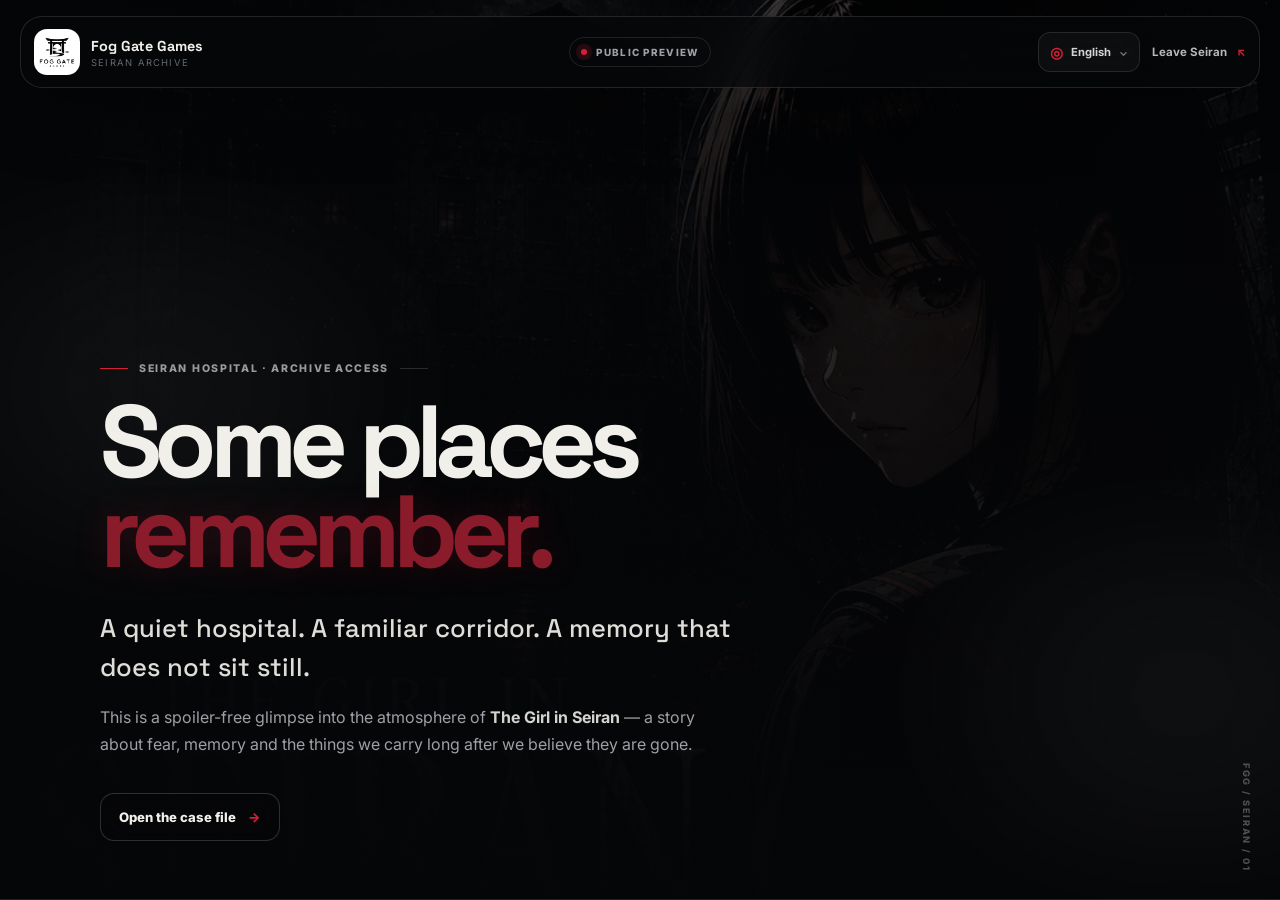
==== seiran.html @ 37ba4e30 "Polish website symmetry and visual hierarchy" ====
<!doctype html>
<html lang="en">
<head>
  <meta charset="utf-8" />
  <meta name="viewport" content="width=device-width, initial-scale=1" />
  <meta name="theme-color" content="#050608" />
  <meta name="description" content="Enter the world of The Girl in Seiran — an atmospheric preview from Fog Gate Games." />
  <title>Enter Seiran | Fog Gate Games</title>
  <link rel="icon" href="assets/fog-gate-games-logo.png" />
  <link rel="preconnect" href="https://fonts.googleapis.com" />
  <link rel="preconnect" href="https://fonts.gstatic.com" crossorigin />
  <link href="https://fonts.googleapis.com/css2?family=Inter:wght@400;500;600;700&family=Noto+Sans+JP:wght@400;500;600;700&family=Space+Grotesk:wght@500;600;700&display=swap" rel="stylesheet" />
  <link rel="stylesheet" href="seiran.css" />
  <link rel="stylesheet" href="refinement.css" />
</head>
<body class="seiran-landing">
  <div class="fog fog-a" aria-hidden="true"></div>
  <div class="fog fog-b" aria-hidden="true"></div>
  <div class="noise" aria-hidden="true"></div>
  <header class="archive-header">
    <a class="archive-brand" href="index.html"><img src="assets/fog-gate-games-logo.png" alt="Fog Gate Games logo" /><span><strong>Fog Gate Games</strong><small>Seiran Archive</small></span></a>
    <div class="archive-status"><i></i><span>Public preview</span></div>
    <div class="archive-actions">
      <div class="language-switcher">
        <button class="language-current" type="button" aria-label="Change language"><span class="language-globe">◎</span><span class="language-current-label">English</span><span class="language-chevron">⌄</span></button>
        <div class="language-menu" role="menu">
          <button type="button" data-lang="en">English</button>
          <button type="button" data-lang="pt">Portuguese</button>
          <button type="button" data-lang="es">Spanish</button>
          <button type="button" data-lang="ja">Japanese</button>
        </div>
      </div>
      <a class="exit-link" href="index.html#games">Leave Seiran <span>↖</span></a>
    </div>
  </header>

  <main>
    <section class="seiran-hero">
      <div class="hero-image" aria-hidden="true"><img src="assets/the-girl-in-seiran-cover.png" alt="" /></div>
      <div class="hero-vignette" aria-hidden="true"></div>
      <div class="hero-content">
        <p class="system-line">SEIRAN HOSPITAL · ARCHIVE ACCESS</p>
        <h1>Some places<br /><span>remember.</span></h1>
        <p class="hero-lead">A quiet hospital. A familiar corridor. A memory that does not sit still.</p>
        <p class="hero-copy">This is a spoiler-free glimpse into the atmosphere of <strong>The Girl in Seiran</strong> — a story about fear, memory and the things we carry long after we believe they are gone.</p>
        <a class="open-file" href="#" data-open-dossier>Open the case file <span>→</span></a>
      </div>
      <div class="hero-code" aria-hidden="true">FGG / SEIRAN / 01</div>
    </section>

    <div class="dossier-experience" aria-hidden="true">
      <div class="dossier-stage">
        <button class="dossier-close" type="button" aria-label="Close case file">Close file ×</button>
        <div class="evidence-table" data-label="CASE FILE / SEIRAN" aria-hidden="true"></div>
        <div class="case-envelope" aria-hidden="true">
          <div class="envelope-back"></div>
          <div class="envelope-label"><span>SEIRAN HOSPITAL</span><strong>CASE FILE 01</strong><small>PUBLIC ARCHIVE // NO SPOILERS</small></div>
          <div class="envelope-tab">CONFIDENTIAL</div>
          <div class="envelope-flap"></div>
        </div>

        <div class="case-pages" role="dialog" aria-modal="true" aria-label="Seiran case file">
          <article class="case-page active" data-page="0">
            <div class="paper-meta"><span>DOCUMENT 01 / LOCATION</span><span>FGG-SEIRAN-01</span></div>
            <div class="paper-stamp">PUBLIC<br />ARCHIVE</div>
            <p class="paper-kicker">SEIRAN HOSPITAL // LOCATION FILE</p>
            <h2>Some buildings keep more than records.</h2>
            <p class="paper-lead">Seiran Hospital is presented as a place of order: bright corridors, clinical routines and rooms designed to feel safe.</p>
            <p>But familiarity can become uncomfortable when the smallest details stop matching what you remember. In <strong>The Girl in Seiran</strong>, the hospital is not simply a backdrop. Its spaces, documents, silence and repetition quietly participate in the story.</p>
            <div class="paper-note"><span>OBSERVATION</span><p>Look closely. The environment often speaks before anyone does.</p></div>
          </article>

          <article class="case-page" data-page="1">
            <div class="paper-meta"><span>DOCUMENT 02 / SUBJECT</span><span>FGG-SEIRAN-02</span></div>
            <div class="paper-stamp">SUBJECT<br />AOI</div>
            <p class="paper-kicker">SUBJECT FILE // AOI</p>
            <h2>A girl carrying questions she cannot ignore.</h2>
            <p class="paper-lead">Aoi stands at the center of the journey, but understanding her is not a matter of reading a simple profile.</p>
            <p>Her experience is shaped by uncertainty, emotion and fragments that refuse to arrange themselves neatly. The player follows what she notices, what she fears and what she is willing to face — without being told which memory deserves to be trusted.</p>
            <div class="paper-note"><span>STATUS</span><p>Personal history partially withheld. Further information remains inside the game.</p></div>
          </article>

          <article class="case-page" data-page="2">
            <div class="paper-meta"><span>DOCUMENT 03 / THEME</span><span>FGG-SEIRAN-03</span></div>
            <div class="paper-stamp">MEMORY<br />UNSTABLE</div>
            <p class="paper-kicker">THEMATIC FILE // MEMORY</p>
            <h2>Memory is evidence. Memory is also unreliable.</h2>
            <p class="paper-lead">The past does not arrive in Seiran as a clean timeline. It surfaces in pieces — sometimes protective, sometimes painful, sometimes incomplete.</p>
            <p>The game uses memory as part of its psychological tension: not as a puzzle to solve instantly, but as something that changes the emotional meaning of a place as the player moves through it.</p>
            <div class="paper-note"><span>WARNING</span><p>Some answers change the question instead of closing the case.</p></div>
          </article>

          <div class="case-controls">
            <button class="case-prev" type="button">← Previous file</button>
            <div class="case-progress"><span class="active"></span><span></span><span></span></div>
            <button class="case-next" type="button">Next file →</button>
          </div>
        </div>
      </div>
    </div>

  </main>

  <div class="entry-curtain" aria-hidden="true"><div class="curtain-mark"><span>FOG GATE GAMES</span><strong>ENTERING SEIRAN</strong></div></div>
  <script src="i18n-ja.js"></script>
  <script src="i18n.js"></script>
  <script src="seiran.js"></script>
</body>
</html>
---- seiran.css ----
:root{--bg:#050608;--panel:#0c0e12;--text:#f1efe9;--muted:#9da0a6;--line:rgba(255,255,255,.11);--red:#d51f37;--red-soft:rgba(213,31,55,.16);--max:1180px;--shadow:0 35px 120px rgba(0,0,0,.55)}
*{box-sizing:border-box}html{scroll-behavior:smooth}body{margin:0;min-height:100vh;overflow-x:hidden;background:var(--bg);color:var(--text);font-family:Inter,system-ui,sans-serif;-webkit-font-smoothing:antialiased}body.locked{overflow:hidden}
a{color:inherit;text-decoration:none}img{display:block;max-width:100%}.section-shell{width:min(calc(100% - 48px),var(--max));margin:0 auto}.eyebrow{margin:0 0 16px;color:#c8c9cc;font-size:.68rem;font-weight:800;letter-spacing:.22em;text-transform:uppercase}
.noise{position:fixed;inset:0;z-index:20;pointer-events:none;opacity:.04;background-image:repeating-linear-gradient(0deg,rgba(255,255,255,.12) 0 1px,transparent 1px 3px);mix-blend-mode:soft-light}.fog{position:fixed;z-index:4;pointer-events:none;width:75vw;height:38vh;border-radius:50%;filter:blur(70px);opacity:.13;background:radial-gradient(circle,rgba(255,255,255,.42),transparent 64%)}.fog-a{left:-25vw;top:24vh;animation:fogMove 18s ease-in-out infinite alternate}.fog-b{right:-30vw;top:58vh;animation:fogMove2 22s ease-in-out infinite alternate}@keyframes fogMove{to{transform:translate(22vw,8vh) scale(1.15)}}@keyframes fogMove2{to{transform:translate(-20vw,-8vh) scale(.9)}}
.archive-header{position:fixed;z-index:50;top:16px;left:50%;transform:translateX(-50%);width:min(calc(100% - 32px),1240px);min-height:72px;padding:10px 13px;display:grid;grid-template-columns:1fr auto 1fr;align-items:center;gap:18px;border:1px solid rgba(255,255,255,.12);border-radius:22px;background:rgba(6,7,9,.72);backdrop-filter:blur(24px) saturate(125%);box-shadow:0 18px 70px rgba(0,0,0,.34)}
.archive-brand{display:flex;align-items:center;gap:11px;width:max-content}.archive-brand img{width:46px;height:46px;object-fit:cover;border-radius:13px;filter:grayscale(1) contrast(1.08)}.archive-brand span{display:grid;gap:2px}.archive-brand strong{font:700 .9rem "Space Grotesk",sans-serif}.archive-brand small{color:#666a71;font-size:.59rem;letter-spacing:.13em;text-transform:uppercase}.archive-status{display:flex;align-items:center;gap:9px;padding:8px 11px;border:1px solid var(--line);border-radius:999px;color:#9da0a6;font-size:.62rem;font-weight:800;letter-spacing:.13em;text-transform:uppercase}.archive-status i{width:6px;height:6px;border-radius:50%;background:var(--red);box-shadow:0 0 0 5px var(--red-soft)}.exit-link{justify-self:end;color:#b7b8bc;font-size:.72rem;font-weight:700}.exit-link span{margin-left:7px;color:var(--red)}
.seiran-hero{position:relative;min-height:100vh;display:flex;align-items:flex-end;overflow:hidden;border-bottom:1px solid var(--line)}.hero-image{position:absolute;inset:0}.hero-image img{width:100%;height:100%;object-fit:cover;object-position:center 24%;filter:saturate(.7) contrast(1.12) brightness(.58);transform:scale(1.03)}.hero-vignette{position:absolute;inset:0;background:linear-gradient(90deg,rgba(5,6,8,.97) 0%,rgba(5,6,8,.82) 43%,rgba(5,6,8,.36) 70%,rgba(5,6,8,.72) 100%),linear-gradient(180deg,rgba(5,6,8,.2),rgba(5,6,8,.96) 92%)}
.hero-content{position:relative;z-index:8;width:min(calc(100% - 48px),1180px);margin:0 auto;padding:160px 0 94px}.system-line{margin:0 0 22px;color:#999ba0;font-size:.66rem;font-weight:800;letter-spacing:.2em}.hero-content h1{margin:0;max-width:900px;font:700 clamp(5rem,10vw,10rem)/.82 "Space Grotesk",sans-serif;letter-spacing:-.075em}.hero-content h1 span{color:#8a1b2b;text-shadow:0 0 34px rgba(213,31,55,.18)}.hero-lead{max-width:760px;margin:32px 0 0;color:#deddd8;font:500 clamp(1.2rem,2vw,1.7rem)/1.5 "Space Grotesk",sans-serif}.hero-copy{max-width:660px;margin:18px 0 0;color:#9ea0a6;line-height:1.8}.hero-copy strong{color:#d5d4cf}.open-file{display:inline-flex;align-items:center;gap:12px;margin-top:34px;padding:15px 18px;border:1px solid rgba(255,255,255,.17);border-radius:14px;background:rgba(8,9,11,.42);backdrop-filter:blur(12px);font-size:.82rem;font-weight:800;transition:.22s ease}.open-file:hover{transform:translateY(-2px);background:rgba(255,255,255,.07);border-color:rgba(255,255,255,.28)}.open-file span{color:var(--red)}.hero-code{position:absolute;z-index:8;right:28px;bottom:28px;writing-mode:vertical-rl;color:rgba(255,255,255,.28);font-size:.58rem;font-weight:800;letter-spacing:.18em}
.case-file{padding:132px 0}.case-heading{display:grid;grid-template-columns:.32fr 1fr;gap:48px;align-items:start;margin-bottom:68px}.case-heading h2{margin:0;max-width:820px;font:700 clamp(3rem,5.6vw,5.8rem)/.94 "Space Grotesk",sans-serif;letter-spacing:-.06em}.case-heading>div:last-child p{max-width:650px;margin:24px 0 0;color:var(--muted);line-height:1.78}.red-line{display:block;width:58px;height:1px;background:linear-gradient(90deg,var(--red),transparent)}
.archive-grid{display:grid;grid-template-columns:repeat(3,1fr);gap:14px}.archive-card{position:relative;min-height:390px;padding:30px;display:flex;flex-direction:column;overflow:hidden;border:1px solid var(--line);border-radius:24px;background:linear-gradient(150deg,rgba(255,255,255,.035),rgba(255,255,255,.012));box-shadow:0 22px 70px rgba(0,0,0,.2);transition:.25s ease}.archive-card::after{content:"";position:absolute;right:-70px;bottom:-80px;width:190px;height:190px;border-radius:50%;background:radial-gradient(circle,var(--red-soft),transparent 68%)}.archive-card:hover{transform:translateY(-5px);border-color:rgba(255,255,255,.2);background:rgba(255,255,255,.032)}.card-label{display:flex;justify-content:space-between;gap:16px;color:#6f7278;font-size:.62rem;letter-spacing:.15em}.card-label b{font-weight:800}.archive-card h3{margin:72px 0 0;font:600 clamp(1.8rem,3vw,2.6rem) "Space Grotesk",sans-serif;letter-spacing:-.045em}.archive-card p{margin:16px 0 0;color:var(--muted);line-height:1.75}.card-signal{margin-top:auto;padding-top:28px;color:#777a80;font-size:.58rem;font-weight:800;letter-spacing:.12em}.card-signal i{display:inline-block;width:6px;height:6px;margin-right:8px;border-radius:50%;background:var(--red)}
.threshold{padding:20px 0 132px}.threshold-panel{position:relative;min-height:540px;padding:clamp(38px,7vw,88px);display:flex;flex-direction:column;justify-content:flex-end;overflow:hidden;border:1px solid var(--line);border-radius:30px;background:radial-gradient(circle at 78% 20%,rgba(213,31,55,.17),transparent 28%),linear-gradient(145deg,#111319,#090b0f);box-shadow:var(--shadow)}.threshold-panel::before{content:"SEIRAN";position:absolute;right:-35px;top:-80px;color:rgba(255,255,255,.018);font:700 13rem "Space Grotesk",sans-serif;letter-spacing:-.08em}.threshold-panel blockquote{position:relative;z-index:1;max-width:850px;margin:0;font:600 clamp(2.6rem,5.2vw,5.4rem)/1.02 "Space Grotesk",sans-serif;letter-spacing:-.055em}.threshold-copy{position:relative;z-index:1;max-width:690px;margin:28px 0 0;color:var(--muted);line-height:1.8}.threshold-details{position:relative;z-index:1;display:flex;flex-wrap:wrap;gap:9px;margin-top:30px}.threshold-details span{padding:8px 11px;border:1px solid var(--line);border-radius:999px;color:#b4b6ba;font-size:.68rem}
.final-door{border-top:1px solid var(--line);background:linear-gradient(180deg,rgba(255,255,255,.012),transparent)}.final-door-inner{min-height:520px;padding:100px 0;display:flex;align-items:flex-end;justify-content:space-between;gap:60px}.final-door h2{margin:0;max-width:780px;font:700 clamp(3rem,5.5vw,5.8rem)/.94 "Space Grotesk",sans-serif;letter-spacing:-.06em}.final-door p:last-child{max-width:650px;color:var(--muted);line-height:1.75}.final-actions{display:grid;gap:10px;min-width:280px}.primary-action,.quiet-action{display:flex;align-items:center;justify-content:space-between;gap:12px;padding:15px 17px;border-radius:14px;font-size:.78rem;font-weight:800}.primary-action{background:#f0eee8;color:#090a0c}.primary-action span{color:var(--red)}.quiet-action{border:1px solid var(--line);color:#b7b9bd}.archive-footer{min-height:110px;display:flex;align-items:center;justify-content:space-between;gap:24px;border-top:1px solid var(--line);color:#5f6268;font-size:.56rem;font-weight:800;letter-spacing:.14em}
.entry-curtain{position:fixed;inset:0;z-index:1000;display:grid;place-items:center;background:#050608;transform:translateY(0);transition:transform 1.1s cubic-bezier(.76,0,.24,1);pointer-events:none}.entry-curtain.open{transform:translateY(-100%)}.curtain-mark{display:grid;gap:10px;text-align:center}.curtain-mark span{color:#72757b;font-size:.6rem;font-weight:800;letter-spacing:.22em}.curtain-mark strong{font:700 clamp(2rem,6vw,4.6rem) "Space Grotesk",sans-serif;letter-spacing:-.05em}.curtain-mark strong::after{content:"";display:block;width:0;height:1px;margin:18px auto 0;background:var(--red);animation:loadLine 1s ease forwards}@keyframes loadLine{to{width:120px}}
.reveal{opacity:0;transform:translateY(24px);transition:opacity .85s ease,transform .85s cubic-bezier(.2,.7,.2,1)}.reveal.visible{opacity:1;transform:none}
@media(max-width:900px){.archive-header{grid-template-columns:1fr auto}.archive-status{display:none}.hero-content h1{font-size:clamp(4.2rem,14vw,7rem)}.case-heading{grid-template-columns:1fr;gap:16px}.archive-grid{grid-template-columns:1fr}.archive-card{min-height:310px}.archive-card h3{margin-top:46px}.final-door-inner{align-items:flex-start;flex-direction:column}.final-actions{width:100%;min-width:0}.archive-footer{flex-wrap:wrap;padding:28px 0}}
@media(max-width:600px){.section-shell{width:min(calc(100% - 24px),var(--max))}.archive-header{top:9px;width:calc(100% - 18px);min-height:62px;padding:8px 9px;border-radius:17px}.archive-brand img{width:42px;height:42px}.archive-brand small{display:none}.exit-link{font-size:.65rem}.hero-content{width:calc(100% - 24px);padding-top:130px;padding-bottom:70px}.hero-content h1{font-size:clamp(3.7rem,18vw,5.8rem)}.hero-lead{font-size:1.08rem}.hero-code{display:none}.case-file{padding:90px 0}.archive-card{padding:24px}.threshold{padding-bottom:90px}.threshold-panel{min-height:500px;padding:30px 24px}.threshold-panel::before{font-size:8rem}.final-door-inner{min-height:460px;padding:80px 0}.archive-footer{font-size:.5rem}.fog{opacity:.08}}
@media(prefers-reduced-motion:reduce){html{scroll-behavior:auto}*,*::before,*::after{animation:none!important;transition:none!important}.reveal{opacity:1;transform:none}.entry-curtain{display:none}}

.dossier-experience{position:fixed;inset:0;z-index:900;display:none;background:#11100e;color:#17130f;overflow:hidden}.dossier-experience.open{display:block}.dossier-stage{position:relative;width:100%;height:100%;display:grid;place-items:center;perspective:1800px;overflow:hidden;background:radial-gradient(circle at 50% 45%,rgba(255,244,219,.06),transparent 32%),linear-gradient(135deg,#17130f,#0b0b0a 58%,#14110e)}
.evidence-table{position:absolute;inset:0;opacity:.2;background:linear-gradient(90deg,rgba(255,255,255,.018) 1px,transparent 1px),linear-gradient(rgba(255,255,255,.016) 1px,transparent 1px);background-size:42px 42px}.evidence-table::after{content:attr(data-label);position:absolute;left:6vw;bottom:7vh;color:rgba(255,255,255,.045);font:700 clamp(3rem,9vw,8rem) "Space Grotesk",sans-serif;letter-spacing:-.06em}
.dossier-close{position:absolute;z-index:20;top:24px;right:26px;padding:10px 14px;border:1px solid rgba(255,255,255,.16);border-radius:999px;background:rgba(0,0,0,.26);color:#d8d1c4;font:700 .68rem Inter,sans-serif;letter-spacing:.08em;text-transform:uppercase;cursor:pointer;backdrop-filter:blur(12px)}
.case-envelope{position:absolute;z-index:8;width:min(74vw,760px);aspect-ratio:1.55/1;transform:translateY(0) rotate(-1.2deg);transform-style:preserve-3d;transition:transform 1s cubic-bezier(.2,.75,.2,1),opacity .55s ease;filter:drop-shadow(0 30px 70px rgba(0,0,0,.48))}.dossier-experience.revealed .case-envelope{transform:translateY(52vh) rotate(5deg) scale(.72);opacity:0}
.envelope-back{position:absolute;inset:0;border-radius:14px;background:linear-gradient(145deg,#c7ab75,#a98650);box-shadow:inset 0 0 0 1px rgba(58,36,15,.2),inset 0 -26px 48px rgba(81,49,18,.12)}.envelope-back::before{content:"";position:absolute;inset:18px;border:1px dashed rgba(73,45,18,.28);border-radius:8px}
.envelope-label{position:absolute;z-index:3;left:8%;top:18%;display:grid;gap:8px;transform:rotate(-1deg);color:#352719}.envelope-label span,.envelope-label small{font:800 .62rem Inter,sans-serif;letter-spacing:.18em}.envelope-label strong{font:800 clamp(2rem,5vw,4.6rem)/.9 "Space Grotesk",sans-serif;letter-spacing:-.05em}.envelope-label small{color:#6e5332}
.envelope-tab{position:absolute;z-index:4;right:9%;bottom:14%;padding:8px 11px;border:3px solid rgba(145,31,36,.7);color:rgba(145,31,36,.82);font:800 .62rem Inter,sans-serif;letter-spacing:.18em;transform:rotate(-7deg)}
.envelope-flap{position:absolute;z-index:5;left:0;right:0;top:0;height:54%;transform-origin:top;clip-path:polygon(0 0,100% 0,50% 100%);background:linear-gradient(180deg,#d3b77f,#b48f58);transition:transform 1s cubic-bezier(.2,.8,.2,1) .25s}.dossier-experience.opening .envelope-flap{transform:rotateX(178deg)}
.case-pages{position:relative;z-index:10;width:min(calc(100% - 40px),920px);height:min(78vh,760px);opacity:0;transform:translateY(42px) scale(.96);pointer-events:none;transition:opacity .65s ease .75s,transform .75s cubic-bezier(.2,.75,.2,1) .7s}.dossier-experience.revealed .case-pages{opacity:1;transform:none;pointer-events:auto}
.case-page{position:absolute;inset:0 0 72px;padding:clamp(34px,5.5vw,64px);overflow:auto;border-radius:4px;background:linear-gradient(rgba(255,255,255,.38),rgba(255,255,255,.04)),#e8dfcd;color:#29231b;box-shadow:0 24px 80px rgba(0,0,0,.42),0 0 0 1px rgba(74,52,31,.18);opacity:0;transform:translateX(9%) rotate(1deg) scale(.985);transition:opacity .5s ease,transform .65s cubic-bezier(.2,.75,.2,1);pointer-events:none}.case-page::after{content:"";position:absolute;inset:0;pointer-events:none;opacity:.14;background:repeating-linear-gradient(0deg,rgba(58,44,30,.09) 0 1px,transparent 1px 4px)}
.case-page.active{opacity:1;transform:none;pointer-events:auto}.case-page.exit-left{opacity:0;transform:translateX(-12%) rotate(-2deg) scale(.98)}.case-page.enter-right{opacity:0;transform:translateX(12%) rotate(2deg) scale(.98)}
.paper-meta{display:flex;justify-content:space-between;gap:18px;padding-bottom:14px;border-bottom:1px solid rgba(50,36,24,.22);color:#786b59;font:800 .56rem Inter,sans-serif;letter-spacing:.16em}.paper-kicker{margin:34px 0 12px;color:#7b6750;font:800 .64rem Inter,sans-serif;letter-spacing:.16em}.case-page h2{margin:0;max-width:700px;font:700 clamp(2.7rem,6vw,5.5rem)/.9 "Space Grotesk",sans-serif;letter-spacing:-.06em;color:#211b15}.paper-lead{max-width:760px;margin:28px 0 0;font:600 clamp(1.05rem,2vw,1.35rem)/1.55 "Space Grotesk",sans-serif;color:#41362b}.case-page>p:not(.paper-kicker):not(.paper-lead){max-width:750px;color:#574b3d;line-height:1.82}.paper-note{margin-top:30px;padding:18px 20px;border-left:3px solid #9a2634;background:rgba(116,73,37,.07)}.paper-note span{color:#8b2733;font:800 .58rem Inter,sans-serif;letter-spacing:.15em}.paper-note p{margin:7px 0 0;color:#4f4336;line-height:1.6}.paper-stamp{position:absolute;right:7%;top:18%;padding:8px 10px;border:3px solid rgba(139,39,51,.38);color:rgba(139,39,51,.42);font:800 .58rem Inter,sans-serif;letter-spacing:.12em;text-align:center;transform:rotate(-8deg)}
.case-controls{position:absolute;left:0;right:0;bottom:0;height:58px;display:grid;grid-template-columns:1fr auto 1fr;align-items:center;gap:18px;color:#d7d0c5}.case-controls button{border:0;background:transparent;color:#ddd5c9;font:700 .72rem Inter,sans-serif;cursor:pointer}.case-prev{text-align:left}.case-next{text-align:right}.case-controls button:disabled{opacity:.28;cursor:default}.case-progress{display:flex;gap:8px}.case-progress span{width:34px;height:2px;background:rgba(255,255,255,.18);transition:.25s ease}.case-progress span.active{background:#c42b3f}
@media(max-width:700px){.dossier-close{top:14px;right:14px}.case-envelope{width:min(88vw,680px)}.case-pages{width:calc(100% - 18px);height:84vh}.case-page{inset:0 0 66px;padding:30px 22px}.paper-meta{font-size:.48rem}.paper-stamp{right:5%;top:13%;opacity:.7}.case-page h2{font-size:clamp(2.55rem,13vw,4.6rem)}.case-controls{grid-template-columns:1fr auto 1fr}.case-controls button{font-size:.62rem}.case-progress span{width:20px}}
@media(prefers-reduced-motion:reduce){.dossier-experience *{animation:none!important;transition:none!important}.dossier-experience.opening .envelope-flap{transform:rotateX(178deg)}.dossier-experience.revealed .case-pages{opacity:1;transform:none}}
.dossier-experience.closing{opacity:0;transition:opacity .35s ease}

/* Single-screen Seiran landing: the dossier is the only deeper layer. */
.seiran-landing{height:100svh;overflow:hidden}
.seiran-landing main{height:100svh;overflow:hidden}
.seiran-landing .seiran-hero{height:100svh;min-height:100svh}
.seiran-landing .hero-content{padding-bottom:58px}
@media(max-height:760px){
  .seiran-landing .hero-content{padding-top:118px;padding-bottom:30px}
  .seiran-landing .hero-content h1{font-size:clamp(3.7rem,9vw,7.2rem)}
  .seiran-landing .hero-lead{margin-top:20px}
  .seiran-landing .hero-copy{margin-top:12px;line-height:1.6}
  .seiran-landing .open-file{margin-top:22px}
}

/* Language switcher */
.archive-actions{justify-self:end;display:flex;align-items:center;gap:12px}
.language-switcher{position:relative;z-index:80}.language-current{min-height:40px;padding:0 11px;display:inline-flex;align-items:center;gap:8px;border:1px solid var(--line);border-radius:12px;background:rgba(255,255,255,.035);color:#d2d3d6;font:700 .7rem Inter,sans-serif;cursor:pointer;transition:.2s ease}.language-current:hover,.language-switcher.open .language-current{background:rgba(255,255,255,.075);border-color:rgba(255,255,255,.2)}
.language-globe{color:var(--red);font-size:.95rem}.language-chevron{color:#777a80;font-size:.7rem;transition:transform .2s ease}.language-switcher.open .language-chevron{transform:rotate(180deg)}
.language-menu{position:absolute;top:calc(100% + 8px);right:0;min-width:166px;padding:6px;display:grid;gap:2px;opacity:0;visibility:hidden;transform:translateY(-6px);border:1px solid var(--line);border-radius:13px;background:rgba(6,7,9,.98);box-shadow:0 20px 60px rgba(0,0,0,.48);backdrop-filter:blur(18px);transition:.18s ease}.language-switcher.open .language-menu{opacity:1;visibility:visible;transform:none}
.language-menu button{padding:10px 11px;border:0;border-radius:9px;background:transparent;color:#aeb0b5;text-align:left;font:650 .72rem Inter,sans-serif;cursor:pointer}.language-menu button:hover,.language-menu button.active{color:#fff;background:rgba(255,255,255,.065)}
@media(max-width:900px){.archive-header{grid-template-columns:1fr auto}.archive-status{display:none}.archive-actions{gap:9px}}
@media(max-width:600px){.language-current{width:40px;padding:0;justify-content:center}.language-current-label,.language-chevron{display:none}.language-menu{right:0;min-width:152px}.archive-actions{gap:8px}.exit-link{white-space:nowrap}}
---- refinement.css ----
/* 2026-09-16 symmetry pass: calmer hierarchy, cleaner alignment */
.hero-wrap .hero-clean{grid-template-columns:minmax(0,1fr) minmax(0,1fr)!important;gap:clamp(56px,7vw,96px)!important;align-items:center!important}
.hero-wrap .hero-copy{max-width:640px!important;padding:0!important}
.hero-overline{display:flex!important;align-items:center;gap:12px;width:fit-content;margin:0 0 28px!important;color:#a9abb0!important;font-size:.61rem!important;letter-spacing:.17em!important;white-space:nowrap}
.hero-overline::before{content:"";width:30px;height:1px;background:var(--accent)}
.hero-overline::after{content:"";width:30px;height:1px;background:rgba(255,255,255,.13)}
.hero-wrap .hero h1{max-width:650px!important;font-size:clamp(3.9rem,6.2vw,6.3rem)!important;line-height:.93!important;letter-spacing:-.058em!important}
.hero-wrap .hero-text{max-width:585px!important;margin-top:24px!important;line-height:1.72!important}
.hero-wrap .hero-actions{margin-top:30px!important}.hero-wrap .hero-signature{display:none!important}
.hero-studio-mark{justify-self:center!important;width:min(100%,390px)!important;min-height:460px!important}
.studio-mark-card{width:min(88%,340px)!important;padding:18px!important;transform:none!important;border-radius:26px!important}
.studio-mark-card img{border-radius:19px!important}.studio-mark-code{margin-bottom:10px!important}.studio-mark-caption{align-items:center!important;gap:12px!important}
.studio-mark-note{display:none!important}.orbit-b{display:none!important}.orbit-a{width:88%!important;opacity:.7}
.signal-strip{display:none!important}
.section-pad{padding:118px 0!important}
.section-heading{display:block!important;max-width:850px;margin:0 auto 66px!important;padding:0!important;border:0!important;text-align:center}
.section-heading>div:first-child{padding:0!important;display:flex;flex-direction:column;align-items:center}
.section-heading .eyebrow{margin-bottom:13px!important}.section-heading .section-line{width:42px!important;margin:0 auto 22px!important}
.section-heading h2{max-width:790px!important;margin:0 auto!important;font-size:clamp(2.9rem,4.8vw,5rem)!important;line-height:.98!important}
.section-intro{max-width:650px!important;margin:20px auto 0!important;line-height:1.72!important}
/* Studio */
.studio-layout{grid-template-columns:minmax(0,1fr) minmax(0,1fr)!important;gap:28px!important;align-items:stretch!important}
.studio-statement{position:static!important;min-height:100%;padding:38px!important;border:1px solid var(--line);border-radius:22px;background:linear-gradient(145deg,rgba(255,255,255,.027),rgba(255,255,255,.011));display:flex;flex-direction:column;justify-content:center}
.studio-statement p{max-width:520px!important;font-size:clamp(1.65rem,2.6vw,2.65rem)!important}.studio-statement span{max-width:470px!important}
.principles{height:100%;grid-template-rows:repeat(3,1fr);gap:12px!important}.principles article{min-height:0!important;align-items:center!important;padding:24px 26px!important}
.studio-facts{margin-top:34px!important;border:1px solid var(--line)!important;border-radius:18px;overflow:hidden}
.studio-facts div{padding:24px 20px!important;text-align:center}.studio-facts strong{font-size:clamp(1.45rem,2.1vw,2rem)!important}
/* Games */
.games .section-shell{width:min(calc(100% - 48px),var(--max))}
.game-showcase{grid-template-columns:minmax(0,1fr) minmax(0,1fr)!important;align-items:stretch!important;border-radius:26px!important}
.game-art{min-height:600px!important}.game-content{padding:clamp(44px,5vw,68px)!important}
.game-content::before{top:10%!important;bottom:10%!important}.game-kicker{margin-bottom:14px!important}
.game-content h3{font-size:clamp(3.2rem,5vw,5rem)!important;line-height:.94!important}.game-tagline{margin-top:20px!important}.game-description{max-width:590px!important;margin-top:20px!important}
.game-meta{margin-top:24px!important}.text-link{margin-top:32px!important}
/* Vision */
.vision-panel{grid-template-columns:minmax(0,1fr) minmax(0,1fr)!important;gap:clamp(46px,6vw,76px)!important;min-height:500px!important}
.vision-mark{justify-content:center!important}.vision-mark img{width:min(100%,310px)!important;border-radius:24px!important}
.vision-copy{max-width:650px}.vision-copy .eyebrow{margin-bottom:20px!important}.vision-copy blockquote{max-width:650px!important;font-size:clamp(2.45rem,4vw,4rem)!important;line-height:1.04!important}.vision-copy>p:last-child{max-width:590px!important;margin-top:24px!important}
/* Contact + footer */
.contact-panel{min-height:380px!important;padding:clamp(42px,6vw,70px)!important;display:flex!important;flex-direction:column;align-items:center!important;justify-content:center!important;text-align:center!important;gap:26px!important}
.contact-copy{max-width:780px!important}.contact-copy .eyebrow{margin-bottom:16px!important}.contact-copy h2{max-width:720px!important;margin:0 auto!important;font-size:clamp(2.9rem,4.7vw,4.8rem)!important}.contact-copy p:last-child{max-width:650px!important;margin:22px auto 0!important}
.contact-actions{min-width:0!important;width:auto!important}.contact-actions .button{min-width:190px}
.footer{grid-template-columns:1fr auto 1fr!important;min-height:120px!important}.footer>p{text-align:center}.footer-top{justify-self:end}
/* Shared micro hierarchy */
.eyebrow{font-size:.66rem!important;letter-spacing:.17em!important}.section-line{background:linear-gradient(90deg,transparent,var(--accent),transparent)!important}
.status,.game-meta span,.language-current{backdrop-filter:blur(12px)}
/* Seiran portal: same rhythm and symmetry */
.seiran-landing .archive-header{grid-template-columns:minmax(220px,1fr) auto minmax(280px,1fr)!important;gap:22px!important}
.seiran-landing .archive-actions{display:flex;align-items:center;justify-content:flex-end;gap:12px}
.seiran-landing .hero-content{width:min(calc(100% - 48px),1080px)!important;margin:0 auto!important;padding-left:0!important;padding-right:0!important}
.seiran-landing .system-line{display:flex!important;align-items:center;gap:11px;width:fit-content;letter-spacing:.16em!important}
.seiran-landing .system-line::before{content:"";width:28px;height:1px;background:var(--red)}
.seiran-landing .system-line::after{content:"";width:28px;height:1px;background:rgba(255,255,255,.14)}
.seiran-landing .hero-content h1{max-width:760px!important;font-size:clamp(4.4rem,8vw,7.7rem)!important;line-height:.88!important}
.seiran-landing .hero-lead{max-width:650px!important}.seiran-landing .hero-copy{max-width:600px!important;line-height:1.72!important}
.seiran-landing .case-pages{width:min(calc(100% - 48px),880px)!important}.seiran-landing .case-page{padding-left:clamp(34px,5vw,58px)!important;padding-right:clamp(34px,5vw,58px)!important}
.seiran-landing .case-page h2{max-width:650px!important}.seiran-landing .paper-lead,.seiran-landing .case-page>p:not(.paper-kicker):not(.paper-lead){max-width:680px!important}
.language-menu{min-width:190px!important}.language-menu button{display:flex;align-items:center;min-height:38px}
html[lang="ja"] body{font-family:"Noto Sans JP",Inter,system-ui,sans-serif}
html[lang="ja"] .hero-wrap .hero h1,html[lang="ja"] .section-heading h2,html[lang="ja"] .studio-statement p,html[lang="ja"] .game-content h3,html[lang="ja"] .vision-copy blockquote,html[lang="ja"] .contact-copy h2,html[lang="ja"] .seiran-landing .hero-content h1,html[lang="ja"] .case-page h2{font-family:"Noto Sans JP","Space Grotesk",sans-serif;letter-spacing:-.035em!important}
html[lang="ja"] .hero-overline,html[lang="ja"] .eyebrow,html[lang="ja"] .system-line{letter-spacing:.08em!important}
@media(max-width:1080px){
  .hero-wrap .hero-clean{grid-template-columns:minmax(0,1fr) minmax(300px,.8fr)!important;gap:44px!important}
  .studio-layout{grid-template-columns:1fr!important}.studio-statement{min-height:auto!important}
  .seiran-landing .archive-header{grid-template-columns:1fr auto!important}.seiran-landing .archive-status{display:none!important}
}
@media(max-width:820px){
  .section-pad{padding:92px 0!important}.hero-wrap .hero-clean{grid-template-columns:1fr!important}.hero-wrap .hero-copy{max-width:720px!important}.hero-studio-mark{justify-self:center!important;min-height:360px!important}
  .section-heading{margin-bottom:48px!important}.game-showcase{grid-template-columns:1fr!important}.game-art{min-height:auto!important;aspect-ratio:16/10!important}.game-content::before{top:0!important;bottom:auto!important}
  .vision-panel{grid-template-columns:1fr!important;text-align:center}.vision-copy{margin:0 auto!important}.vision-copy .eyebrow{text-align:center}.vision-copy>p:last-child{margin-left:auto!important;margin-right:auto!important}
  .footer{grid-template-columns:1fr auto!important}.footer>p{text-align:left;grid-column:1/-1!important}
  .seiran-landing .archive-actions{gap:8px}.seiran-landing .hero-content h1{font-size:clamp(4rem,13vw,6.6rem)!important}
}
@media(max-width:580px){
  .section-shell{width:min(calc(100% - 28px),var(--max))!important}.section-pad{padding:78px 0!important}
  .hero-overline{white-space:normal!important;line-height:1.45}.hero-overline::before,.hero-overline::after{width:20px;flex:0 0 auto}
  .hero-wrap .hero h1{font-size:clamp(3.25rem,15.5vw,5rem)!important}.hero-studio-mark{min-height:295px!important}.studio-mark-card{width:min(78vw,285px)!important}
  .studio-statement{padding:26px!important}.studio-facts{grid-template-columns:1fr!important;margin-top:26px!important}.studio-facts div{text-align:left!important}
  .game-content{padding:32px 24px 38px!important}.contact-panel{min-height:440px!important;padding:32px 24px!important}
  .seiran-landing .system-line{font-size:.55rem!important;white-space:normal}.seiran-landing .system-line::before,.seiran-landing .system-line::after{width:18px}.seiran-landing .hero-content h1{font-size:clamp(3.3rem,15vw,5rem)!important}
}
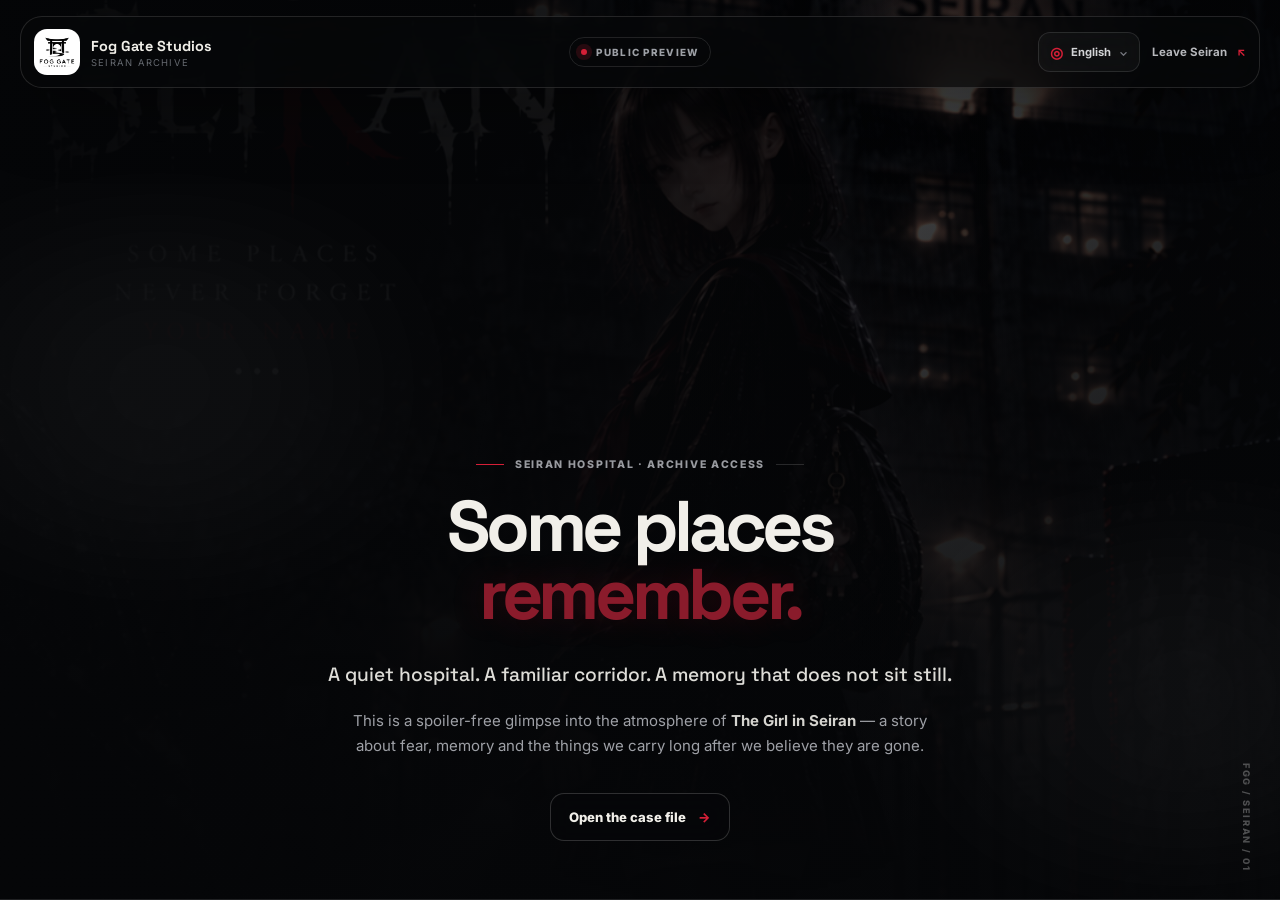
==== commit d423084e: "feat: update website branding to Fog Gate Studios" ====
--- a/seiran.html
+++ b/seiran.html
@@ -4,9 +4,9 @@
   <meta charset="utf-8" />
   <meta name="viewport" content="width=device-width, initial-scale=1" />
   <meta name="theme-color" content="#050608" />
-  <meta name="description" content="Enter the world of The Girl in Seiran — an atmospheric preview from Fog Gate Games." />
-  <title>Enter Seiran | Fog Gate Games</title>
-  <link rel="icon" href="assets/fog-gate-games-logo.png" />
+  <meta name="description" content="Enter the world of The Girl in Seiran — an atmospheric preview from Fog Gate Studios." />
+  <title>Enter Seiran | Fog Gate Studios</title>
+  <link rel="icon" href="assets/fog-gate-studios-logo.png" />
   <link rel="preconnect" href="https://fonts.googleapis.com" />
   <link rel="preconnect" href="https://fonts.gstatic.com" crossorigin />
   <link href="https://fonts.googleapis.com/css2?family=Inter:wght@400;500;600;700&family=Noto+Sans+JP:wght@400;500;600;700&family=Space+Grotesk:wght@500;600;700&display=swap" rel="stylesheet" />
@@ -18,7 +18,7 @@
   <div class="fog fog-b" aria-hidden="true"></div>
   <div class="noise" aria-hidden="true"></div>
   <header class="archive-header">
-    <a class="archive-brand" href="index.html"><img src="assets/fog-gate-games-logo.png" alt="Fog Gate Games logo" /><span><strong>Fog Gate Games</strong><small>Seiran Archive</small></span></a>
+    <a class="archive-brand" href="index.html"><img src="assets/fog-gate-studios-logo.png" alt="Fog Gate Studios logo" /><span><strong>Fog Gate Studios</strong><small>Seiran Archive</small></span></a>
     <div class="archive-status"><i></i><span>Public preview</span></div>
     <div class="archive-actions">
       <div class="language-switcher">
@@ -101,7 +101,7 @@
 
   </main>
 
-  <div class="entry-curtain" aria-hidden="true"><div class="curtain-mark"><span>FOG GATE GAMES</span><strong>ENTERING SEIRAN</strong></div></div>
+  <div class="entry-curtain" aria-hidden="true"><div class="curtain-mark"><span>FOG GATE STUDIOS</span><strong>ENTERING SEIRAN</strong></div></div>
   <script src="i18n-ja.js"></script>
   <script src="i18n.js"></script>
   <script src="seiran.js"></script>
--- a/refinement.css
+++ b/refinement.css
@@ -79,3 +79,84 @@
   .game-content{padding:32px 24px 38px!important}.contact-panel{min-height:440px!important;padding:32px 24px!important}
   .seiran-landing .system-line{font-size:.55rem!important;white-space:normal}.seiran-landing .system-line::before,.seiran-landing .system-line::after{width:18px}.seiran-landing .hero-content h1{font-size:clamp(3.3rem,15vw,5rem)!important}
 }
+
+/* 2026-09-16 centered typography pass: smaller, calmer, more symmetrical */
+body{font-size:15px}
+.hero-wrap .hero-copy{text-align:center!important;justify-self:center!important;max-width:700px!important}
+.hero-overline{margin-left:auto!important;margin-right:auto!important;justify-content:center!important}
+.hero-wrap .hero h1{margin-left:auto!important;margin-right:auto!important;max-width:720px!important;font-size:clamp(3.35rem,5vw,5.35rem)!important;line-height:.98!important;letter-spacing:-.05em!important}
+.hero-wrap .hero-text{max-width:610px!important;margin-left:auto!important;margin-right:auto!important;font-size:clamp(.94rem,1.05vw,1.04rem)!important;line-height:1.7!important}
+.hero-wrap .hero-actions{justify-content:center!important}
+.section-heading{max-width:780px!important;margin-left:auto!important;margin-right:auto!important}
+.section-heading h2{max-width:700px!important;font-size:clamp(2.35rem,3.65vw,3.8rem)!important;line-height:1.04!important;letter-spacing:-.045em!important}
+.section-intro{max-width:610px!important;font-size:.96rem!important;line-height:1.7!important;text-align:center!important}
+.studio-layout{text-align:center!important}
+.studio-statement{align-items:center!important;padding:34px!important}
+.studio-statement p{max-width:500px!important;font-size:clamp(1.35rem,1.95vw,1.85rem)!important;line-height:1.28!important}
+.studio-statement span{max-width:470px!important;margin-left:auto!important;margin-right:auto!important}
+.principles article{grid-template-columns:1fr!important;justify-items:center!important;text-align:center!important;gap:12px!important;padding:24px!important}
+.principles h3{font-size:1.08rem!important}.principles p{max-width:470px!important;font-size:.94rem!important}
+
+.game-content{text-align:center!important;align-items:center!important;padding:clamp(38px,4.6vw,58px)!important}
+.game-content h3{font-size:clamp(2.8rem,4vw,4.15rem)!important;line-height:.98!important;letter-spacing:-.05em!important}
+.game-tagline{font-size:1.02rem!important}.game-description{max-width:560px!important;font-size:.95rem!important;line-height:1.72!important}
+.game-meta{justify-content:center!important}.text-link{margin-left:auto!important;margin-right:auto!important}
+.vision-panel{text-align:center!important}.vision-copy{margin:0 auto!important;text-align:center!important}
+.vision-copy .eyebrow{text-align:center!important}.vision-copy blockquote{max-width:680px!important;margin:0 auto!important;font-size:clamp(2rem,3.1vw,3.15rem)!important;line-height:1.08!important;letter-spacing:-.045em!important}
+.vision-copy>p:last-child{max-width:590px!important;margin-left:auto!important;margin-right:auto!important;font-size:.96rem!important;line-height:1.72!important}
+.contact-copy h2{font-size:clamp(2.35rem,3.6vw,3.7rem)!important;line-height:1.04!important;letter-spacing:-.045em!important}
+.contact-copy p:last-child{font-size:.96rem!important;line-height:1.7!important}
+.studio-facts strong{font-size:clamp(1.3rem,1.7vw,1.7rem)!important}.studio-facts span{font-size:.68rem!important}
+.footer{text-align:center!important}.footer-brand{justify-self:center!important}.footer-top{justify-self:center!important}
+.seiran-landing .hero-content{text-align:center!important;max-width:920px!important}
+.seiran-landing .system-line{margin-left:auto!important;margin-right:auto!important;justify-content:center!important}
+.seiran-landing .hero-content h1{max-width:760px!important;margin-left:auto!important;margin-right:auto!important;font-size:clamp(3.7rem,6.6vw,6.25rem)!important;line-height:.94!important;letter-spacing:-.06em!important}
+.seiran-landing .hero-lead{max-width:650px!important;margin-left:auto!important;margin-right:auto!important;font-size:clamp(1.08rem,1.5vw,1.32rem)!important;line-height:1.55!important}
+.seiran-landing .hero-copy{max-width:590px!important;margin-left:auto!important;margin-right:auto!important;font-size:.94rem!important;line-height:1.7!important}
+
+.seiran-landing .open-file{margin-left:auto!important;margin-right:auto!important}
+.seiran-landing .case-page h2{font-size:clamp(2.15rem,4.6vw,4rem)!important;line-height:.98!important}
+.seiran-landing .paper-lead{font-size:clamp(1rem,1.5vw,1.18rem)!important}
+@media(max-width:820px){
+  .hero-wrap .hero-copy{text-align:center!important;margin:0 auto!important}
+  .hero-wrap .hero h1{font-size:clamp(3rem,10vw,4.5rem)!important}
+  .studio-layout{max-width:720px;margin-left:auto!important;margin-right:auto!important}
+  .game-content{padding:36px 28px 42px!important}
+  .vision-mark{justify-content:center!important}
+  .footer{grid-template-columns:1fr!important;gap:16px!important;padding:28px 0!important}.footer>p{grid-column:1!important;text-align:center!important}.footer-top{grid-column:1!important;grid-row:auto!important}
+  .seiran-landing .hero-content h1{font-size:clamp(3.45rem,11vw,5.25rem)!important}
+}
+@media(max-width:580px){
+  body{font-size:14px}
+  .hero-wrap .hero h1{font-size:clamp(2.8rem,13vw,4rem)!important;line-height:1!important}
+  .section-heading h2{font-size:clamp(2.05rem,9vw,3rem)!important}
+  .studio-statement p{font-size:1.35rem!important}
+  .game-content h3{font-size:clamp(2.65rem,12vw,3.7rem)!important}
+  .vision-copy blockquote{font-size:clamp(1.85rem,8.8vw,2.7rem)!important}
+  .contact-copy h2{font-size:clamp(2.1rem,9.5vw,3rem)!important}
+  .seiran-landing .hero-content h1{font-size:clamp(3rem,14vw,4.4rem)!important}
+}
+
+/* Final desktop scale normalization */
+@media(min-width:821px){
+  .hero-wrap .hero-clean{grid-template-columns:minmax(0,1.08fr) minmax(0,.92fr)!important}
+  .hero-wrap .hero h1{font-size:clamp(3.25rem,4.4vw,4.65rem)!important;max-width:690px!important}
+  .section-heading h2{font-size:clamp(2.25rem,3.25vw,3.45rem)!important}
+  .game-content h3{font-size:clamp(2.7rem,3.55vw,3.8rem)!important}
+  .vision-copy blockquote{font-size:clamp(1.95rem,2.75vw,2.85rem)!important}
+  .contact-copy h2{font-size:clamp(2.25rem,3.1vw,3.3rem)!important}
+  .seiran-landing .hero-content h1{font-size:clamp(3.5rem,5.6vw,5.55rem)!important}
+}
+
+/* Mobile fit guard */
+@media(max-width:580px){
+  .site-header{width:calc(100% - 18px)!important;max-width:calc(100vw - 18px)!important;grid-template-columns:minmax(0,1fr) 42px 42px!important;gap:6px!important}
+  .brand{gap:8px!important;min-width:0!important}.brand-copy{min-width:0!important}.brand-copy strong{font-size:.8rem!important;white-space:nowrap}
+  .header-tools{width:42px!important}.language-current{width:42px!important;min-width:42px!important}
+  .menu-toggle{width:42px!important}
+  .hero-wrap .hero-copy{width:100%!important;max-width:100%!important;padding:0 2px!important}
+  .hero-wrap .hero h1{max-width:100%!important;font-size:clamp(2.2rem,9.8vw,2.45rem)!important;line-height:1.04!important;letter-spacing:-.04em!important}
+  .hero-wrap .hero-text{max-width:340px!important;font-size:.9rem!important;line-height:1.62!important}
+  .hero-overline{font-size:.54rem!important;letter-spacing:.12em!important;gap:8px!important}
+  .hero-wrap .hero-actions{width:100%!important;max-width:340px!important;margin-left:auto!important;margin-right:auto!important}
+}
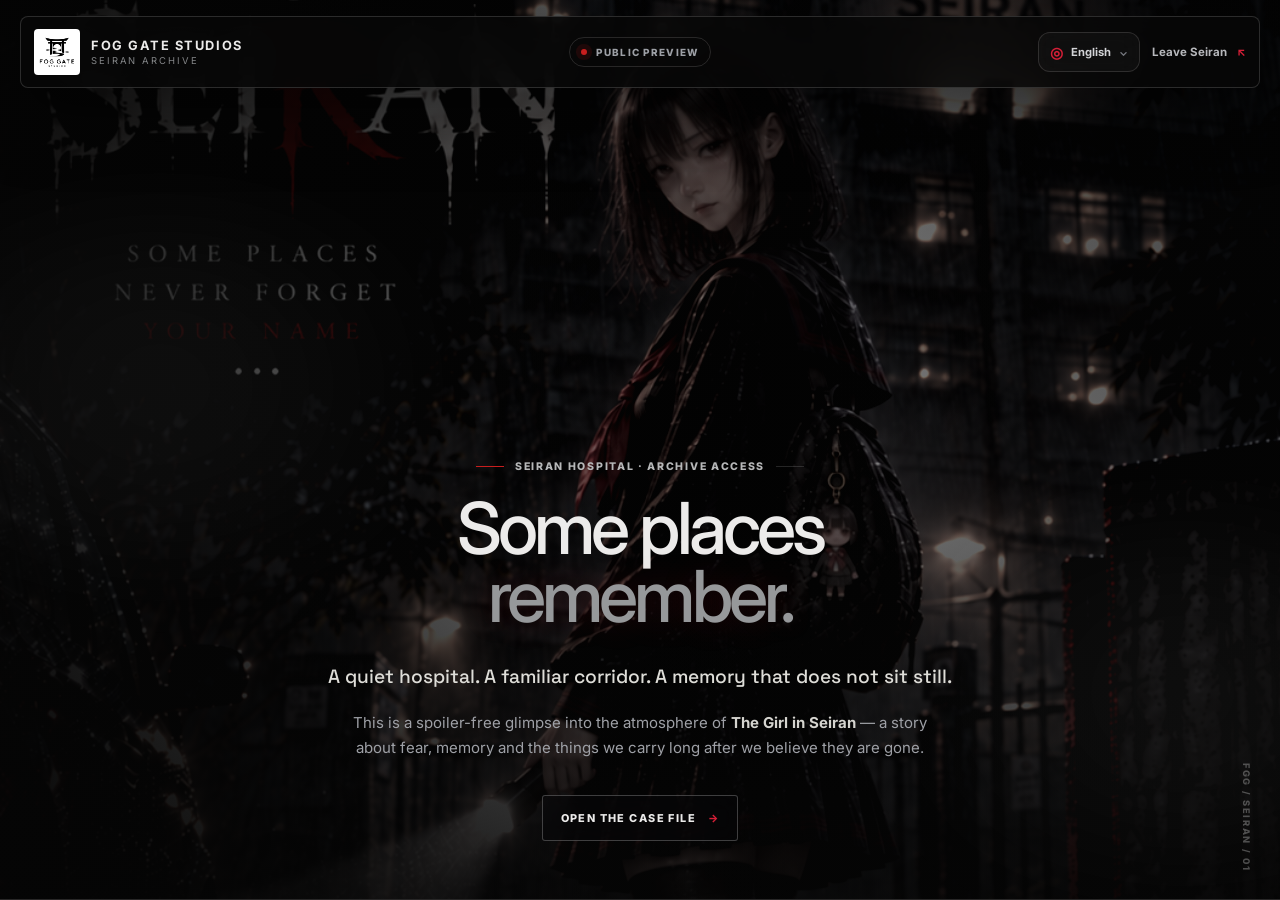
==== commit f8a0683f: "feat: begin black horror visual redesign" ====
--- a/seiran.html
+++ b/seiran.html
@@ -12,6 +12,7 @@
   <link href="https://fonts.googleapis.com/css2?family=Inter:wght@400;500;600;700&family=Noto+Sans+JP:wght@400;500;600;700&family=Space+Grotesk:wght@500;600;700&display=swap" rel="stylesheet" />
   <link rel="stylesheet" href="seiran.css" />
   <link rel="stylesheet" href="refinement.css" />
+  <link rel="stylesheet" href="black-horror.css" />
 </head>
 <body class="seiran-landing">
   <div class="fog fog-a" aria-hidden="true"></div>
@@ -107,3 +108,4 @@
   <script src="seiran.js"></script>
 </body>
 </html>
+
--- a/black-horror.css
+++ b/black-horror.css
@@ -0,0 +1,65 @@
+:root {
+  --bg:#080808;
+  --bg-2:#101112;
+  --panel:#151617;
+  --panel-2:#1c1d1f;
+  --text:#ecebea;
+  --muted:#a4a5a6;
+  --muted-2:#6d6f71;
+  --line:rgba(236,235,234,.14);
+  --line-strong:rgba(236,235,234,.25);
+  --accent:#c81e1e;
+  --accent-soft:rgba(200,30,30,.14);
+}
+
+body{background:var(--bg);color:var(--text)}
+body::before{background:radial-gradient(ellipse at 72% 0%,rgba(200,30,30,.07),transparent 32%),linear-gradient(180deg,#060606 0%,#0a0a0a 54%,#0d0e0f 100%)}
+body::after{opacity:.08;background-image:linear-gradient(rgba(255,255,255,.018) 1px,transparent 1px),linear-gradient(90deg,rgba(255,255,255,.012) 1px,transparent 1px);background-size:72px 72px;mask-image:linear-gradient(to bottom,#000,transparent 80%)}
+
+.site-header,.archive-header{background:rgba(7,7,7,.88)!important;border-color:rgba(236,235,234,.16)!important;border-radius:8px!important;backdrop-filter:blur(18px) saturate(90%)!important;box-shadow:0 20px 70px rgba(0,0,0,.52)!important}
+.site-header .brand img,.archive-brand img{filter:grayscale(1) contrast(1.16)!important;border-radius:4px!important}
+.brand-copy strong,.archive-brand strong{font-family:Inter,system-ui,sans-serif!important;letter-spacing:.12em!important;text-transform:uppercase!important;font-size:.8rem!important}
+.brand-copy small,.archive-brand small{letter-spacing:.2em!important;color:#858789!important}
+.nav{background:transparent!important;border:0!important;padding:0!important;gap:4px!important}
+.nav a{border-radius:3px!important;color:#999b9e!important;letter-spacing:.12em!important;text-transform:uppercase!important;font-size:.68rem!important}
+.nav a:hover,.nav a.active{background:rgba(255,255,255,.06)!important;color:#fff!important}
+.nav a.active::after{height:1px!important;bottom:3px!important;background:var(--accent)!important}
+.header-cta,.button.primary{border-radius:3px!important;background:#e9e7e4!important;color:#0a0a0a!important;letter-spacing:.12em!important;text-transform:uppercase!important;font-size:.66rem!important}
+.button.ghost{border-radius:3px!important;background:transparent!important;color:#dedddb!important;letter-spacing:.12em!important;text-transform:uppercase!important}
+.hero-wrap{border-bottom-color:var(--line)!important}
+.hero-atmosphere{opacity:.32!important;filter:grayscale(.78) saturate(.45) contrast(1.25)!important;background:linear-gradient(90deg,rgba(5,5,5,.98) 0%,rgba(5,5,5,.9) 38%,rgba(5,5,5,.5) 75%,rgba(5,5,5,.88) 100%),url('assets/the-girl-in-seiran-cover.png') center right/cover no-repeat!important}
+.hero-atmosphere::after{background:linear-gradient(180deg,rgba(0,0,0,.08),#080808 96%)!important}
+.hero h1{font-family:Inter,system-ui,sans-serif!important;font-weight:600!important;letter-spacing:-.055em!important}
+.hero h1 span{color:#8e9092!important}
+.hero-overline,.eyebrow,.system-line{color:#b7b8b9!important;letter-spacing:.24em!important}
+.hero-overline::before,.system-line::before{background:var(--accent)!important}
+.hero-text,.section-intro{color:#a6a8aa!important}
+.hero-feature,.game-showcase,.vision-panel,.contact-panel,.studio-statement,.principles article,.archive-card{border-radius:5px!important;background:linear-gradient(145deg,rgba(255,255,255,.045),rgba(255,255,255,.012))!important;border-color:var(--line)!important;box-shadow:0 28px 90px rgba(0,0,0,.3)!important}
+.hero-feature{border-radius:5px!important}
+.hero-feature-image img,.game-art img{filter:grayscale(.2) saturate(.7) contrast(1.08)!important}
+.hero-feature-image::after{background:linear-gradient(180deg,rgba(0,0,0,.12),rgba(0,0,0,.82) 88%,#080808 100%)!important}
+.section-pad{padding-top:150px!important;padding-bottom:150px!important}
+.section-heading h2,.seiran-head h2,.contact-copy h2{font-family:Inter,system-ui,sans-serif!important;font-weight:500!important;letter-spacing:-.055em!important}
+.section-line{background:linear-gradient(90deg,transparent,var(--accent),transparent)!important}
+.studio-statement p,.vision-copy blockquote{font-family:Inter,system-ui,sans-serif!important;font-weight:500!important}
+.studio-statement em{color:var(--accent)!important}
+.principles article:hover{transform:translateY(-3px)!important;border-color:rgba(200,30,30,.45)!important}
+.game-content h3{font-family:Inter,system-ui,sans-serif!important;font-weight:500!important}
+.game-kicker{color:#b5b6b8!important;letter-spacing:.24em!important}
+.text-link{color:#f0efed!important;letter-spacing:.16em!important;text-transform:uppercase!important;font-size:.68rem!important}
+.text-link::after{background:var(--accent)!important}
+.contact-panel{background:linear-gradient(135deg,rgba(200,30,30,.08),rgba(255,255,255,.025) 42%,rgba(0,0,0,.2))!important}
+.footer{border-top-color:var(--line)!important;color:#77797b!important}
+.footer-top{color:#c81e1e!important}
+
+.seiran-landing{background:#070707!important}
+.seiran-landing .hero-image img{filter:grayscale(.34) saturate(.72) contrast(1.15)!important}
+.seiran-landing .hero-vignette{background:linear-gradient(90deg,rgba(5,5,5,.94),rgba(5,5,5,.45) 55%,rgba(5,5,5,.7)),linear-gradient(0deg,rgba(5,5,5,.78),transparent 48%,rgba(5,5,5,.28))!important}
+.seiran-landing .hero-content h1{font-family:Inter,system-ui,sans-serif!important;font-weight:500!important;letter-spacing:-.055em!important}
+.seiran-landing .hero-content h1 span{color:#96989a!important}
+.open-file{border-radius:3px!important;border-color:var(--line-strong)!important;letter-spacing:.13em!important;text-transform:uppercase!important;font-size:.68rem!important}
+.open-file:hover{background:rgba(200,30,30,.12)!important;border-color:rgba(200,30,30,.7)!important}
+.archive-status i{background:var(--accent)!important;box-shadow:0 0 0 5px rgba(200,30,30,.12)!important}
+.archive-card h3,.final-door h2{font-family:Inter,system-ui,sans-serif!important;font-weight:500!important}
+
+@media(max-width:820px){.site-header{border-radius:5px!important}.hero h1{font-size:clamp(3.3rem,15vw,5.6rem)!important}.section-pad{padding-top:110px!important;padding-bottom:110px!important}}
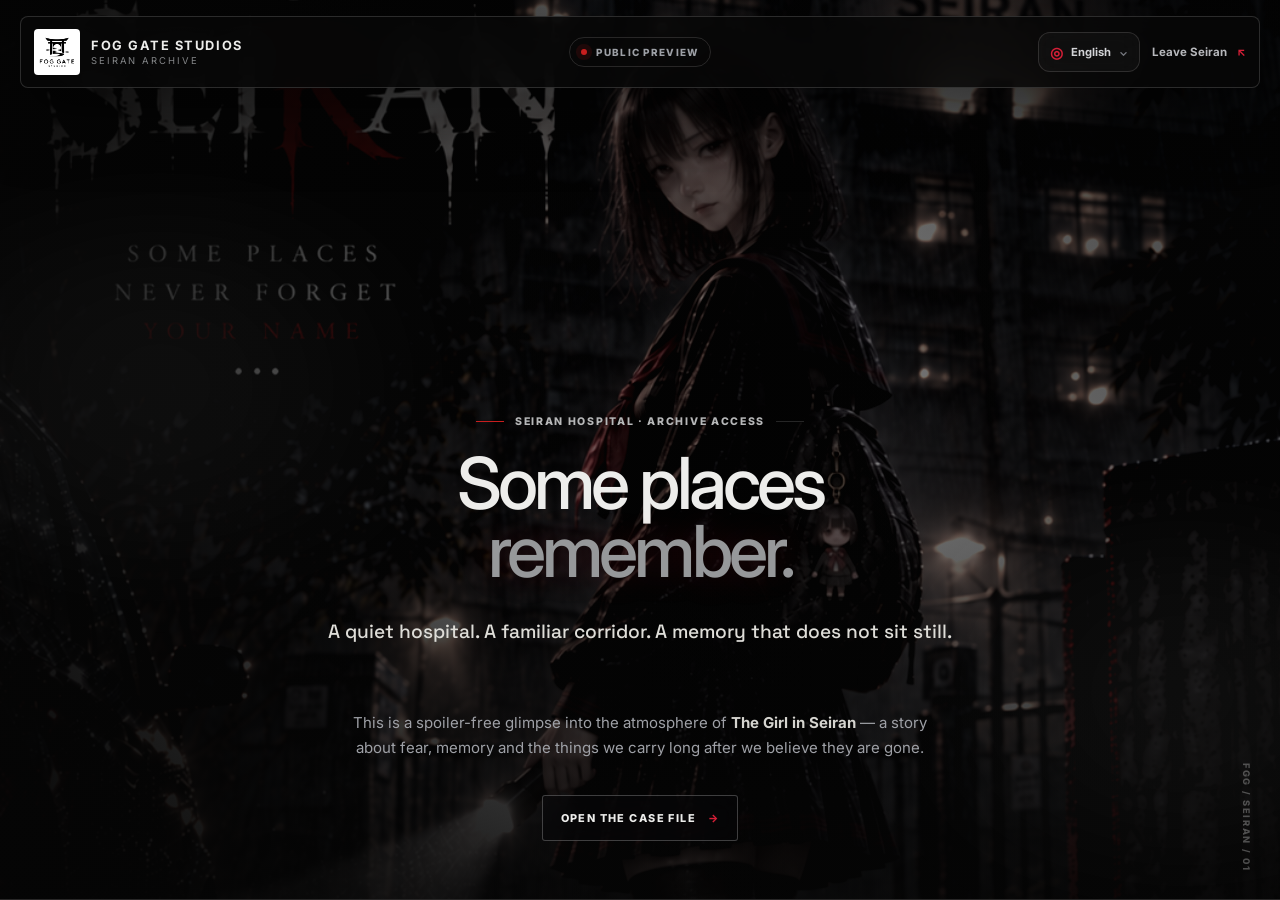
==== commit 25d84967: "feat: adopt visual direction 06 banner system" ====
--- a/seiran.html
+++ b/seiran.html
@@ -13,6 +13,7 @@
   <link rel="stylesheet" href="seiran.css" />
   <link rel="stylesheet" href="refinement.css" />
   <link rel="stylesheet" href="black-horror.css" />
+  <link rel="stylesheet" href="FOG_GATE_DIRECTION_06.css" />
 </head>
 <body class="seiran-landing">
   <div class="fog fog-a" aria-hidden="true"></div>
@@ -109,3 +110,5 @@
 </body>
 </html>
 
+
+
--- a/black-horror.css
+++ b/black-horror.css
@@ -45,6 +45,10 @@
 .studio-statement em{color:var(--accent)!important}
 .principles article:hover{transform:translateY(-3px)!important;border-color:rgba(200,30,30,.45)!important}
 .game-content h3{font-family:Inter,system-ui,sans-serif!important;font-weight:500!important}
+.game-content{background:linear-gradient(145deg,#171819,#101112)!important;color:var(--text)!important}
+.game-content h3{color:#f0efed!important}
+.game-description,.game-tagline{color:#b4b5b6!important}
+.game-meta span{color:#c2c3c4!important;border-color:rgba(236,235,234,.2)!important}
 .game-kicker{color:#b5b6b8!important;letter-spacing:.24em!important}
 .text-link{color:#f0efed!important;letter-spacing:.16em!important;text-transform:uppercase!important;font-size:.68rem!important}
 .text-link::after{background:var(--accent)!important}
@@ -62,4 +66,17 @@
 .archive-status i{background:var(--accent)!important;box-shadow:0 0 0 5px rgba(200,30,30,.12)!important}
 .archive-card h3,.final-door h2{font-family:Inter,system-ui,sans-serif!important;font-weight:500!important}
 
-@media(max-width:820px){.site-header{border-radius:5px!important}.hero h1{font-size:clamp(3.3rem,15vw,5.6rem)!important}.section-pad{padding-top:110px!important;padding-bottom:110px!important}}
+@media(max-width:820px){
+  body{overflow-x:hidden!important}
+  .site-header{width:calc(100% - 18px)!important;grid-template-columns:minmax(0,1fr) auto auto!important;border-radius:5px!important}
+  .brand{min-width:0!important;overflow:hidden}
+  .brand-copy strong{font-size:.76rem!important;white-space:nowrap}
+  .hero-wrap .hero-clean{width:min(calc(100% - 28px),var(--max))!important}
+  .hero-wrap .hero-copy{min-width:0!important}
+  .hero h1{max-width:100%!important;font-size:clamp(2.9rem,13vw,4.7rem)!important;overflow-wrap:anywhere}
+  .section-pad{padding-top:110px!important;padding-bottom:110px!important}
+}
+@media(max-width:580px){
+  .hero-wrap .hero h1{font-size:clamp(2.7rem,12.5vw,4rem)!important}
+  .hero-wrap .hero-text{font-size:1rem!important}
+}
--- a/FOG_GATE_DIRECTION_06.css
+++ b/FOG_GATE_DIRECTION_06.css
@@ -0,0 +1,27 @@
+/* Fog Gate visual direction 06: cinematic black-horror system */
+:root{--signal:#c31919;--void:#050505;--charcoal:#101112;--mist:#9ca1a6;--frost:#ededeb}
+body{background:var(--void)!important;color:var(--frost)!important}
+.site-header{background:rgba(5,5,5,.86)!important;border-color:rgba(255,255,255,.14)!important;backdrop-filter:blur(14px);width:min(1200px,calc(100% - 36px))!important}
+.brand-copy strong,.nav a,.header-cta{letter-spacing:.18em;text-transform:uppercase}
+.brand-copy small{color:#878b90!important}
+.hero-wrap{min-height:76vh!important;background:#050505!important;position:relative;overflow:hidden}
+.hero-atmosphere{opacity:1!important;inset:0!important;background:linear-gradient(90deg,rgba(0,0,0,.9) 0%,rgba(0,0,0,.43) 48%,rgba(0,0,0,.72) 100%),linear-gradient(0deg,rgba(0,0,0,.82),transparent 48%),url('assets/fog-gate-visual-direction-banner.png') center/cover no-repeat!important;filter:none!important}
+.hero{min-height:76vh!important;display:block!important;padding-top:150px!important;padding-bottom:72px!important}
+.hero-copy{max-width:760px!important;padding-top:5vh!important}
+.hero-overline{letter-spacing:.44em!important;color:#d7d7d4!important;font-size:.68rem!important}
+.hero h1{font-size:clamp(3.6rem,8vw,8rem)!important;line-height:.92!important;letter-spacing:.1em!important;text-transform:uppercase!important;max-width:900px!important}
+.hero h1 span{color:var(--signal)!important}
+.hero-text{max-width:440px!important;color:#d0d0cc!important;letter-spacing:.13em;text-transform:uppercase;font-size:.76rem!important;line-height:1.9!important}
+.hero-actions .button.primary{background:var(--signal)!important;border-color:var(--signal)!important;box-shadow:0 0 28px rgba(195,25,25,.25)}
+.hero-actions .button.ghost{border-color:rgba(255,255,255,.45)!important}
+.hero-signature{border-top-color:rgba(255,255,255,.28)!important;color:#b9b9b4!important;letter-spacing:.26em!important}
+.hero-studio-mark{display:none!important}.signal-strip{display:none!important}
+.direction-banner{position:relative;min-height:190px;padding:52px max(28px,calc((100% - 1180px)/2));display:flex;align-items:center;background:linear-gradient(90deg,rgba(0,0,0,.9),rgba(0,0,0,.35),rgba(0,0,0,.82)),url('assets/fog-gate-visual-direction-banner.png') center 58%/cover no-repeat;border-top:1px solid rgba(255,255,255,.18);border-bottom:1px solid rgba(255,255,255,.18)}
+.direction-banner:after{content:"";position:absolute;left:0;bottom:0;width:28%;height:3px;background:var(--signal)}
+.direction-banner p{margin:0 0 16px;color:#c8c8c4;letter-spacing:.42em;font-size:.65rem;text-transform:uppercase}.direction-banner h2{margin:0;text-transform:uppercase;letter-spacing:.16em;font-size:clamp(1.65rem,3vw,3.1rem);font-weight:500}.direction-banner span{display:block;margin-top:16px;color:#b9b9b5;letter-spacing:.25em;text-transform:uppercase;font-size:.68rem}
+.section-pad{padding-top:92px!important;padding-bottom:92px!important}
+.studio,.vision,.contact{background:var(--void)!important}.games{background:#0b0c0d!important}
+.section-heading h2,.contact-panel h2{letter-spacing:.08em!important;text-transform:uppercase!important}.eyebrow{color:#c1c1bd!important;letter-spacing:.38em!important}.section-line{background:var(--signal)!important}
+.game-showcase,.vision-panel,.contact-panel{border-color:rgba(255,255,255,.14)!important;background:#111213!important}.game-content h3{letter-spacing:.12em!important;text-transform:uppercase!important}.status i{background:var(--signal)!important}
+.footer{border-top-color:rgba(255,255,255,.14)!important}.footer-brand strong{letter-spacing:.2em;text-transform:uppercase}
+@media(max-width:760px){.site-header{width:calc(100% - 20px)!important}.hero{padding:150px 20px 80px!important;min-height:80vh!important}.hero h1{font-size:clamp(2.5rem,12vw,5rem)!important;letter-spacing:.07em!important}.hero-text{font-size:.68rem!important}.direction-banner{padding:58px 22px;min-height:220px}.direction-banner h2{font-size:1.55rem}.section-pad{padding-top:84px!important;padding-bottom:84px!important}}
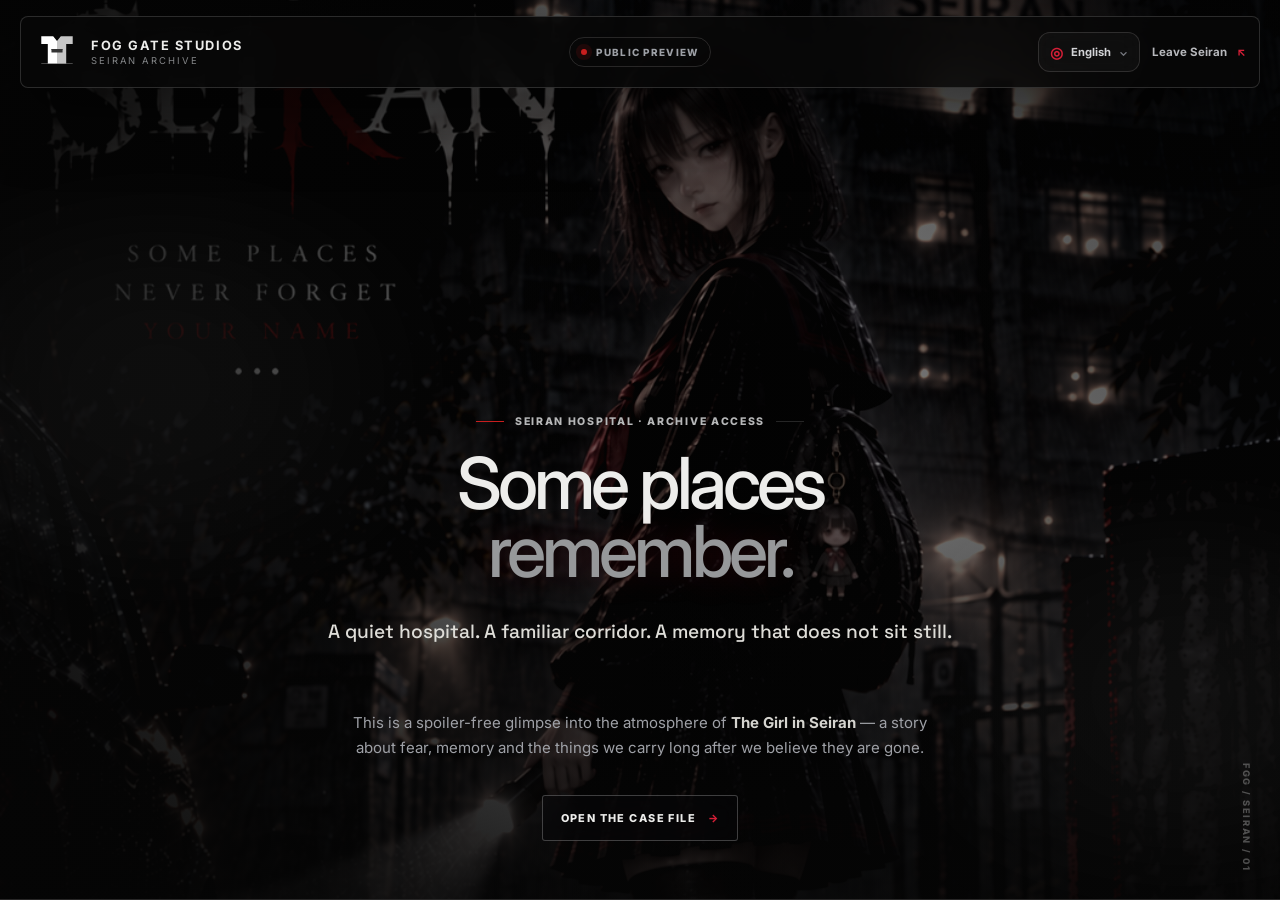
==== commit af7f622e: "feat: replace legacy logo with modern signal mark" ====
--- a/seiran.html
+++ b/seiran.html
@@ -6,7 +6,7 @@
   <meta name="theme-color" content="#050608" />
   <meta name="description" content="Enter the world of The Girl in Seiran — an atmospheric preview from Fog Gate Studios." />
   <title>Enter Seiran | Fog Gate Studios</title>
-  <link rel="icon" href="assets/fog-gate-studios-logo.png" />
+  <link rel="icon" href="assets/fog-gate-modern-mark.svg" />
   <link rel="preconnect" href="https://fonts.googleapis.com" />
   <link rel="preconnect" href="https://fonts.gstatic.com" crossorigin />
   <link href="https://fonts.googleapis.com/css2?family=Inter:wght@400;500;600;700&family=Noto+Sans+JP:wght@400;500;600;700&family=Space+Grotesk:wght@500;600;700&display=swap" rel="stylesheet" />
@@ -20,7 +20,7 @@
   <div class="fog fog-b" aria-hidden="true"></div>
   <div class="noise" aria-hidden="true"></div>
   <header class="archive-header">
-    <a class="archive-brand" href="index.html"><img src="assets/fog-gate-studios-logo.png" alt="Fog Gate Studios logo" /><span><strong>Fog Gate Studios</strong><small>Seiran Archive</small></span></a>
+    <a class="archive-brand" href="index.html"><img src="assets/fog-gate-modern-mark.svg" alt="Fog Gate Studios logo" /><span><strong>Fog Gate Studios</strong><small>Seiran Archive</small></span></a>
     <div class="archive-status"><i></i><span>Public preview</span></div>
     <div class="archive-actions">
       <div class="language-switcher">
--- a/FOG_GATE_DIRECTION_06.css
+++ b/FOG_GATE_DIRECTION_06.css
@@ -1,12 +1,14 @@
 /* Fog Gate visual direction 06: cinematic black-horror system */
 :root{--signal:#c31919;--void:#050505;--charcoal:#101112;--mist:#9ca1a6;--frost:#ededeb}
 body{background:var(--void)!important;color:var(--frost)!important}
-.site-header{background:rgba(5,5,5,.86)!important;border-color:rgba(255,255,255,.14)!important;backdrop-filter:blur(14px);width:min(1200px,calc(100% - 36px))!important}
+.site-header{position:fixed!important;z-index:50!important;top:0!important;left:0!important;transform:none!important;width:100%!important;max-width:none!important;margin:0!important;border:0!important;border-bottom:1px solid rgba(255,255,255,.16)!important;border-radius:0!important;background:rgba(5,5,5,.94)!important;backdrop-filter:blur(16px);display:grid!important;grid-template-columns:1fr!important;grid-template-rows:58px 34px!important;padding:8px max(24px,calc((100% - 1180px)/2)) 7px!important;gap:2px!important}
+.site-header .brand{grid-column:1;grid-row:1;justify-self:start!important}.site-header .nav{grid-column:1;grid-row:2;justify-self:start!important;display:flex!important;gap:28px!important;align-items:center!important}.site-header .header-tools{display:none!important}.site-header .menu-toggle{display:none!important}
+.site-header .nav a{font-size:.62rem!important;letter-spacing:.3em!important;color:#babbb8!important}.site-header .nav a:hover,.site-header .nav a:focus{color:#fff!important}.site-header .nav a:first-child{color:#fff!important}
 .brand-copy strong,.nav a,.header-cta{letter-spacing:.18em;text-transform:uppercase}
 .brand-copy small{color:#878b90!important}
-.hero-wrap{min-height:76vh!important;background:#050505!important;position:relative;overflow:hidden}
+.hero-wrap{min-height:76vh!important;background:#050505!important;position:relative;overflow:hidden;padding-top:94px!important}
 .hero-atmosphere{opacity:1!important;inset:0!important;background:linear-gradient(90deg,rgba(0,0,0,.9) 0%,rgba(0,0,0,.43) 48%,rgba(0,0,0,.72) 100%),linear-gradient(0deg,rgba(0,0,0,.82),transparent 48%),url('assets/fog-gate-visual-direction-banner.png') center/cover no-repeat!important;filter:none!important}
-.hero{min-height:76vh!important;display:block!important;padding-top:150px!important;padding-bottom:72px!important}
+.hero{min-height:76vh!important;display:block!important;padding-top:120px!important;padding-bottom:72px!important}
 .hero-copy{max-width:760px!important;padding-top:5vh!important}
 .hero-overline{letter-spacing:.44em!important;color:#d7d7d4!important;font-size:.68rem!important}
 .hero h1{font-size:clamp(3.6rem,8vw,8rem)!important;line-height:.92!important;letter-spacing:.1em!important;text-transform:uppercase!important;max-width:900px!important}
@@ -24,4 +26,23 @@
 .section-heading h2,.contact-panel h2{letter-spacing:.08em!important;text-transform:uppercase!important}.eyebrow{color:#c1c1bd!important;letter-spacing:.38em!important}.section-line{background:var(--signal)!important}
 .game-showcase,.vision-panel,.contact-panel{border-color:rgba(255,255,255,.14)!important;background:#111213!important}.game-content h3{letter-spacing:.12em!important;text-transform:uppercase!important}.status i{background:var(--signal)!important}
 .footer{border-top-color:rgba(255,255,255,.14)!important}.footer-brand strong{letter-spacing:.2em;text-transform:uppercase}
-@media(max-width:760px){.site-header{width:calc(100% - 20px)!important}.hero{padding:150px 20px 80px!important;min-height:80vh!important}.hero h1{font-size:clamp(2.5rem,12vw,5rem)!important;letter-spacing:.07em!important}.hero-text{font-size:.68rem!important}.direction-banner{padding:58px 22px;min-height:220px}.direction-banner h2{font-size:1.55rem}.section-pad{padding-top:84px!important;padding-bottom:84px!important}}
+@media(max-width:760px){.site-header{grid-template-rows:52px 30px!important;padding:7px 18px 5px!important}.site-header .nav{gap:17px!important}.site-header .nav a{font-size:.52rem!important;letter-spacing:.18em!important}.hero-wrap{padding-top:82px!important}.hero{padding:108px 20px 80px!important;min-height:80vh!important}.hero h1{font-size:clamp(2.5rem,12vw,5rem)!important;letter-spacing:.07em!important}.hero-text{font-size:.68rem!important}.direction-banner{padding:58px 22px;min-height:220px}.direction-banner h2{font-size:1.55rem}.section-pad{padding-top:84px!important;padding-bottom:84px!important}}
+
+/* Full editorial system */
+.site-header .brand img{width:42px!important;height:42px!important;object-fit:cover!important;border-radius:0!important}.site-header .brand-copy strong{font-size:.72rem!important}.site-header .brand-copy small{font-size:.55rem!important}
+.studio,.games,.vision,.contact{position:relative!important}.studio:before,.games:before,.vision:before,.contact:before{content:"";position:absolute;top:0;left:5%;right:5%;height:1px;background:rgba(255,255,255,.13)}
+.section-shell{width:min(1180px,calc(100% - 64px))!important}.section-heading{display:grid!important;grid-template-columns:180px 1fr!important;gap:60px!important;align-items:start!important}.section-heading h2{font-size:clamp(2rem,4vw,4.4rem)!important;text-transform:uppercase!important;letter-spacing:.06em!important;line-height:1.02!important}.section-intro{max-width:600px!important;letter-spacing:.04em!important;line-height:1.8!important}
+.studio-layout{display:grid!important;grid-template-columns:1fr 1.2fr!important;gap:90px!important}.studio-statement,.principles article,.game-showcase,.vision-panel,.contact-panel{border-radius:0!important;background:transparent!important;box-shadow:none!important}.studio-statement{border-left:2px solid var(--signal)!important;padding:28px 32px!important}.studio-statement p{font-size:clamp(1.4rem,2.7vw,2.8rem)!important;line-height:1.15!important}.principles article{border-top:1px solid rgba(255,255,255,.14)!important;padding:25px 0!important}.principles article:last-child{border-bottom:1px solid rgba(255,255,255,.14)!important}.principle-icon{color:var(--signal)!important}
+.studio-facts{border-top:1px solid rgba(255,255,255,.14)!important;border-bottom:1px solid rgba(255,255,255,.14)!important;padding:26px 0!important;display:grid!important;grid-template-columns:repeat(4,1fr)!important}.studio-facts strong{font-size:1.15rem!important;letter-spacing:.15em!important;text-transform:uppercase}.studio-facts span{color:#898b8d!important;font-size:.62rem!important;letter-spacing:.18em!important;text-transform:uppercase}
+.game-showcase{display:grid!important;grid-template-columns:minmax(0,1.05fr) minmax(0,.95fr)!important;gap:0!important;border:1px solid rgba(255,255,255,.14)!important}.game-art{min-height:560px!important}.game-art img{height:100%!important;object-fit:cover!important}.game-content{background:#111!important;padding:58px!important}.game-content h3{font-size:clamp(2.3rem,5vw,5rem)!important;line-height:.95!important}.game-meta span{border-radius:0!important;padding:8px 0!important;border-width:0 0 1px!important}
+.vision-panel{display:grid!important;grid-template-columns:220px 1fr!important;gap:80px!important;border-top:1px solid rgba(255,255,255,.14)!important;border-bottom:1px solid rgba(255,255,255,.14)!important;padding:50px 0!important}.vision-mark img{width:150px!important;filter:grayscale(1)!important}.vision-copy blockquote{font-size:clamp(1.8rem,4vw,4rem)!important;line-height:1.08!important;letter-spacing:.03em!important}.contact-panel{border:1px solid rgba(255,255,255,.14)!important;border-left:3px solid var(--signal)!important;padding:52px!important}.contact-copy h2{font-size:clamp(2rem,5vw,5rem)!important;text-transform:uppercase!important;letter-spacing:.06em!important}
+.footer{width:min(1180px,calc(100% - 64px))!important;padding-top:28px!important;padding-bottom:28px!important}.footer-brand img{width:34px!important;height:34px!important;border-radius:0!important;filter:grayscale(1)!important}
+@media(max-width:760px){.section-shell,.footer{width:calc(100% - 40px)!important}.section-heading{display:block!important}.section-heading>div+div{margin-top:28px!important}.studio-layout,.game-showcase,.vision-panel{grid-template-columns:1fr!important}.studio-layout{gap:40px!important}.studio-facts{grid-template-columns:repeat(2,1fr)!important;gap:25px!important}.game-art{min-height:360px!important}.game-content{padding:34px 24px!important}.vision-panel{gap:30px!important}.contact-panel{padding:32px 24px!important}}
+
+/* Homepage: banner first, fixed navigation directly beneath it */
+.direction-home>.site-header{display:none!important}
+.direction-home .hero-wrap{padding-top:0!important}
+.direction-nav{position:sticky;top:0;z-index:45;height:66px;display:flex;align-items:center;justify-content:space-between;padding:0 max(28px,calc((100% - 1180px)/2));background:rgba(5,5,5,.96);border-top:1px solid rgba(255,255,255,.18);border-bottom:1px solid rgba(255,255,255,.18);backdrop-filter:blur(16px)}
+.direction-nav-brand{color:#f0f0ed!important;font-size:.8rem;letter-spacing:.28em;text-transform:uppercase;text-decoration:none}.direction-nav-brand span{color:#929598;font-size:.58rem;margin-left:10px;letter-spacing:.42em}.direction-nav-links{display:flex;gap:34px}.direction-nav-links a{color:#b8bab9!important;font-size:.65rem;letter-spacing:.26em;text-transform:uppercase;text-decoration:none}.direction-nav-links a:hover,.direction-nav-links a:focus{color:#fff!important}.direction-nav-links a:hover:after{content:"";display:block;height:2px;background:var(--signal);margin-top:8px}
+@media(max-width:760px){.direction-nav{height:58px;padding:0 20px}.direction-nav-brand{font-size:.68rem;letter-spacing:.18em}.direction-nav-brand span{display:none}.direction-nav-links{gap:14px}.direction-nav-links a{font-size:.5rem;letter-spacing:.12em}}
+.direction-home .hero-wrap{height:clamp(270px,30vh,360px)!important;min-height:270px!important}.direction-home .hero{height:100%!important;min-height:0!important;padding-top:42px!important;padding-bottom:24px!important}.direction-home .hero-copy{padding-top:0!important;max-width:680px!important}.direction-home .hero h1{font-size:clamp(2.1rem,4.5vw,4.4rem)!important}.direction-home .hero-text{font-size:.62rem!important;line-height:1.45!important;max-width:520px!important}.direction-home .hero-actions{margin-top:14px!important;transform:scale(.82);transform-origin:left center}.direction-home .hero-signature{display:none!important}
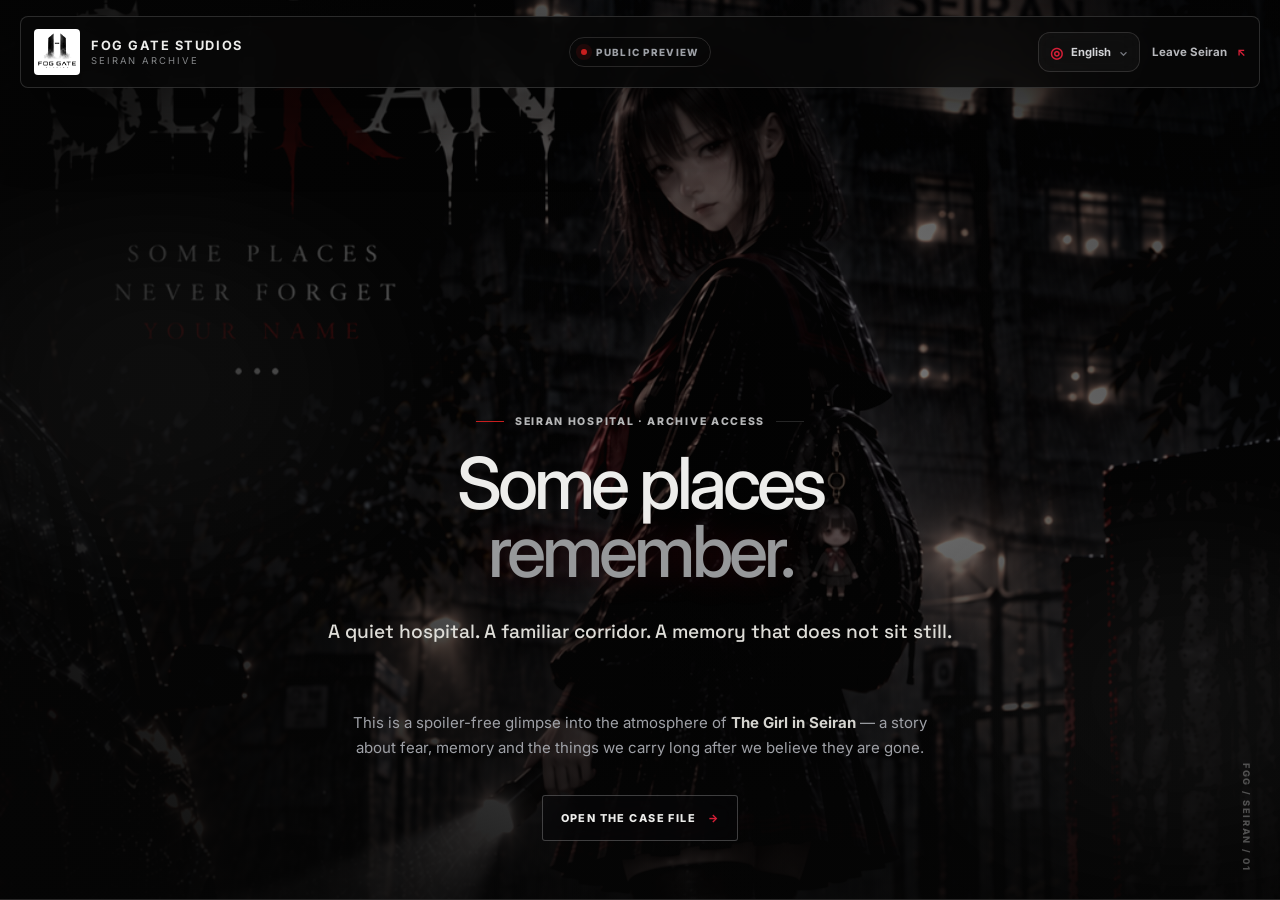
==== commit dd44a8cc: "feat: apply official modern logo and rebalance studio section" ====
--- a/seiran.html
+++ b/seiran.html
@@ -6,7 +6,7 @@
   <meta name="theme-color" content="#050608" />
   <meta name="description" content="Enter the world of The Girl in Seiran — an atmospheric preview from Fog Gate Studios." />
   <title>Enter Seiran | Fog Gate Studios</title>
-  <link rel="icon" href="assets/fog-gate-modern-mark.svg" />
+  <link rel="icon" href="assets/fog-gate-modern-logo.png" />
   <link rel="preconnect" href="https://fonts.googleapis.com" />
   <link rel="preconnect" href="https://fonts.gstatic.com" crossorigin />
   <link href="https://fonts.googleapis.com/css2?family=Inter:wght@400;500;600;700&family=Noto+Sans+JP:wght@400;500;600;700&family=Space+Grotesk:wght@500;600;700&display=swap" rel="stylesheet" />
@@ -20,7 +20,7 @@
   <div class="fog fog-b" aria-hidden="true"></div>
   <div class="noise" aria-hidden="true"></div>
   <header class="archive-header">
-    <a class="archive-brand" href="index.html"><img src="assets/fog-gate-modern-mark.svg" alt="Fog Gate Studios logo" /><span><strong>Fog Gate Studios</strong><small>Seiran Archive</small></span></a>
+    <a class="archive-brand" href="index.html"><img src="assets/fog-gate-modern-logo.png" alt="Fog Gate Studios logo" /><span><strong>Fog Gate Studios</strong><small>Seiran Archive</small></span></a>
     <div class="archive-status"><i></i><span>Public preview</span></div>
     <div class="archive-actions">
       <div class="language-switcher">
--- a/FOG_GATE_DIRECTION_06.css
+++ b/FOG_GATE_DIRECTION_06.css
@@ -46,3 +46,5 @@
 .direction-nav-brand{color:#f0f0ed!important;font-size:.8rem;letter-spacing:.28em;text-transform:uppercase;text-decoration:none}.direction-nav-brand span{color:#929598;font-size:.58rem;margin-left:10px;letter-spacing:.42em}.direction-nav-links{display:flex;gap:34px}.direction-nav-links a{color:#b8bab9!important;font-size:.65rem;letter-spacing:.26em;text-transform:uppercase;text-decoration:none}.direction-nav-links a:hover,.direction-nav-links a:focus{color:#fff!important}.direction-nav-links a:hover:after{content:"";display:block;height:2px;background:var(--signal);margin-top:8px}
 @media(max-width:760px){.direction-nav{height:58px;padding:0 20px}.direction-nav-brand{font-size:.68rem;letter-spacing:.18em}.direction-nav-brand span{display:none}.direction-nav-links{gap:14px}.direction-nav-links a{font-size:.5rem;letter-spacing:.12em}}
 .direction-home .hero-wrap{height:clamp(270px,30vh,360px)!important;min-height:270px!important}.direction-home .hero{height:100%!important;min-height:0!important;padding-top:42px!important;padding-bottom:24px!important}.direction-home .hero-copy{padding-top:0!important;max-width:680px!important}.direction-home .hero h1{font-size:clamp(2.1rem,4.5vw,4.4rem)!important}.direction-home .hero-text{font-size:.62rem!important;line-height:1.45!important;max-width:520px!important}.direction-home .hero-actions{margin-top:14px!important;transform:scale(.82);transform-origin:left center}.direction-home .hero-signature{display:none!important}
+.vision-mark img,.footer-brand img{object-fit:contain!important;background:#fff!important;filter:none!important}.vision-mark img{width:180px!important;height:180px!important}.footer-brand img{width:42px!important;height:42px!important}
+#studio .section-heading{grid-template-columns:160px minmax(0,760px)!important;justify-content:center!important;gap:70px!important}#studio .section-heading>div:last-child{text-align:left!important}#studio .studio-layout{grid-template-columns:minmax(0,1fr) minmax(0,1fr)!important;gap:70px!important;align-items:stretch!important}#studio .principles{display:flex!important;flex-direction:column!important;justify-content:space-between!important}#studio .principles article{min-height:0!important;flex:1!important}#studio .studio-facts{grid-template-columns:repeat(4,minmax(0,1fr))!important;text-align:center!important}
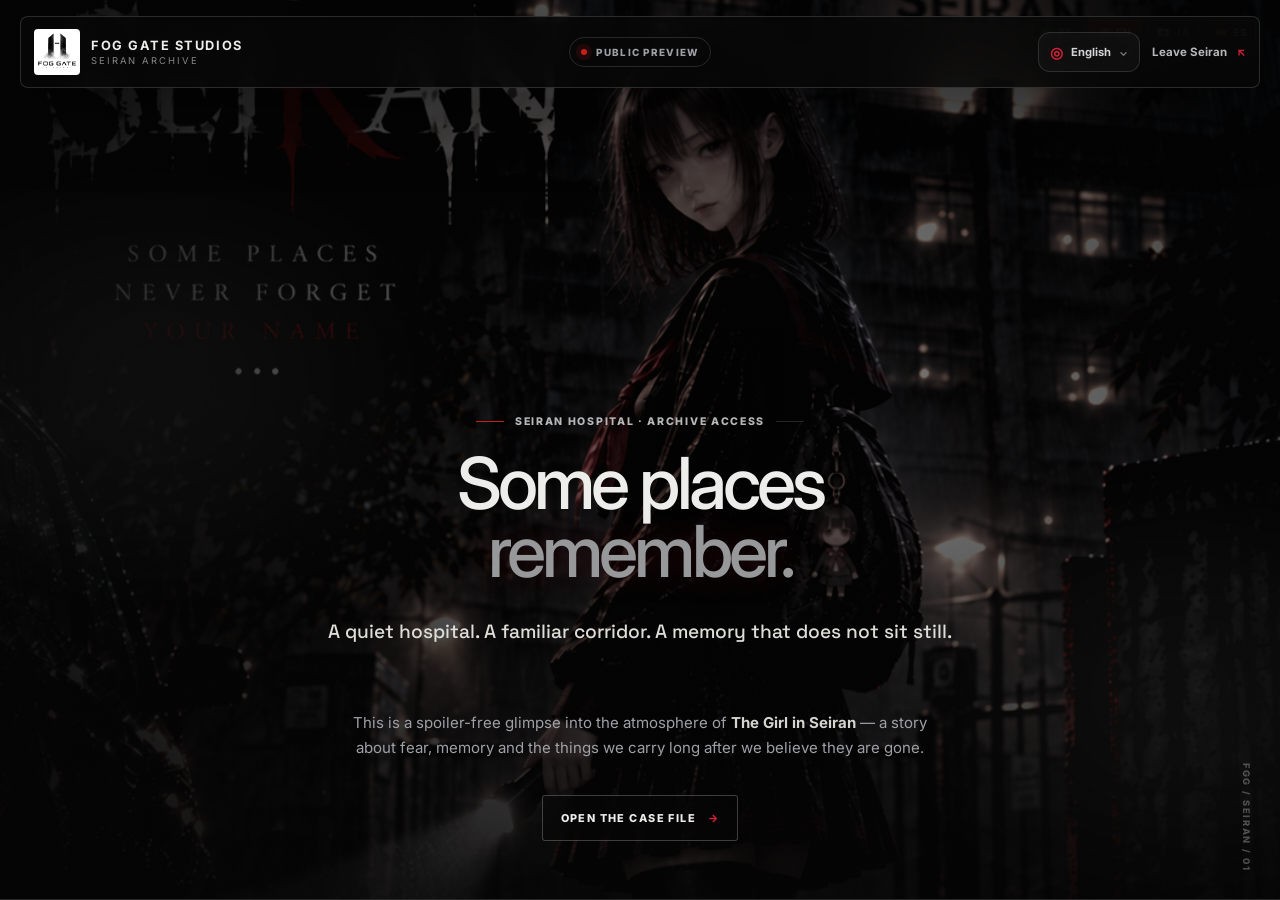
==== commit 8dad5d7a: "feat: add flagged language switcher to Seiran archive" ====
--- a/seiran.html
+++ b/seiran.html
@@ -35,6 +35,13 @@
       <a class="exit-link" href="index.html#games">Leave Seiran <span>↖</span></a>
     </div>
   </header>
+
+  <div class="language-mini seiran-language-mini" aria-label="Language selector">
+    <button type="button" data-lang="pt" aria-label="Português do Brasil">🇧🇷 <span>PT</span></button>
+    <button type="button" data-lang="en" aria-label="English">🇺🇸 <span>EN</span></button>
+    <button type="button" data-lang="ja" aria-label="日本語">🇯🇵 <span>JA</span></button>
+    <button type="button" data-lang="es" aria-label="Español">🇪🇸 <span>ES</span></button>
+  </div>
 
   <main>
     <section class="seiran-hero">
@@ -106,6 +113,7 @@
   <div class="entry-curtain" aria-hidden="true"><div class="curtain-mark"><span>FOG GATE STUDIOS</span><strong>ENTERING SEIRAN</strong></div></div>
   <script src="i18n-ja.js"></script>
   <script src="i18n.js"></script>
+  <script src="site-language.js"></script>
   <script src="seiran.js"></script>
 </body>
 </html>
--- a/FOG_GATE_DIRECTION_06.css
+++ b/FOG_GATE_DIRECTION_06.css
@@ -46,5 +46,8 @@
 .direction-nav-brand{color:#f0f0ed!important;font-size:.8rem;letter-spacing:.28em;text-transform:uppercase;text-decoration:none}.direction-nav-brand span{color:#929598;font-size:.58rem;margin-left:10px;letter-spacing:.42em}.direction-nav-links{display:flex;gap:34px}.direction-nav-links a{color:#b8bab9!important;font-size:.65rem;letter-spacing:.26em;text-transform:uppercase;text-decoration:none}.direction-nav-links a:hover,.direction-nav-links a:focus{color:#fff!important}.direction-nav-links a:hover:after{content:"";display:block;height:2px;background:var(--signal);margin-top:8px}
 @media(max-width:760px){.direction-nav{height:58px;padding:0 20px}.direction-nav-brand{font-size:.68rem;letter-spacing:.18em}.direction-nav-brand span{display:none}.direction-nav-links{gap:14px}.direction-nav-links a{font-size:.5rem;letter-spacing:.12em}}
 .direction-home .hero-wrap{height:clamp(270px,30vh,360px)!important;min-height:270px!important}.direction-home .hero{height:100%!important;min-height:0!important;padding-top:42px!important;padding-bottom:24px!important}.direction-home .hero-copy{padding-top:0!important;max-width:680px!important}.direction-home .hero h1{font-size:clamp(2.1rem,4.5vw,4.4rem)!important}.direction-home .hero-text{font-size:.62rem!important;line-height:1.45!important;max-width:520px!important}.direction-home .hero-actions{margin-top:14px!important;transform:scale(.82);transform-origin:left center}.direction-home .hero-signature{display:none!important}
+.direction-home .hero-overline,.direction-home .hero h1,.direction-home .hero-text,.direction-home .hero-actions{display:none!important}
+.language-mini{position:absolute;top:18px;right:max(28px,calc((100% - 1180px)/2));z-index:8;display:flex;gap:7px}.language-mini button{border:1px solid rgba(255,255,255,.22);background:rgba(0,0,0,.42);color:#dededb;border-radius:2px;padding:5px 8px;font:600 .62rem Inter,system-ui,sans-serif;letter-spacing:.12em;cursor:pointer}.language-mini button:hover,.language-mini button.active{border-color:var(--signal);color:#fff;background:rgba(195,25,25,.22)}.seiran-language-mini{position:fixed;top:20px;right:24px;z-index:40}
+#studio .section-heading h2{font-size:clamp(1.7rem,3vw,3.3rem)!important;max-width:720px!important}#studio .section-intro{font-size:1rem!important;max-width:620px!important}#studio .studio-statement p{font-size:clamp(1.3rem,2.2vw,2.2rem)!important}
 .vision-mark img,.footer-brand img{object-fit:contain!important;background:#fff!important;filter:none!important}.vision-mark img{width:180px!important;height:180px!important}.footer-brand img{width:42px!important;height:42px!important}
 #studio .section-heading{grid-template-columns:160px minmax(0,760px)!important;justify-content:center!important;gap:70px!important}#studio .section-heading>div:last-child{text-align:left!important}#studio .studio-layout{grid-template-columns:minmax(0,1fr) minmax(0,1fr)!important;gap:70px!important;align-items:stretch!important}#studio .principles{display:flex!important;flex-direction:column!important;justify-content:space-between!important}#studio .principles article{min-height:0!important;flex:1!important}#studio .studio-facts{grid-template-columns:repeat(4,minmax(0,1fr))!important;text-align:center!important}
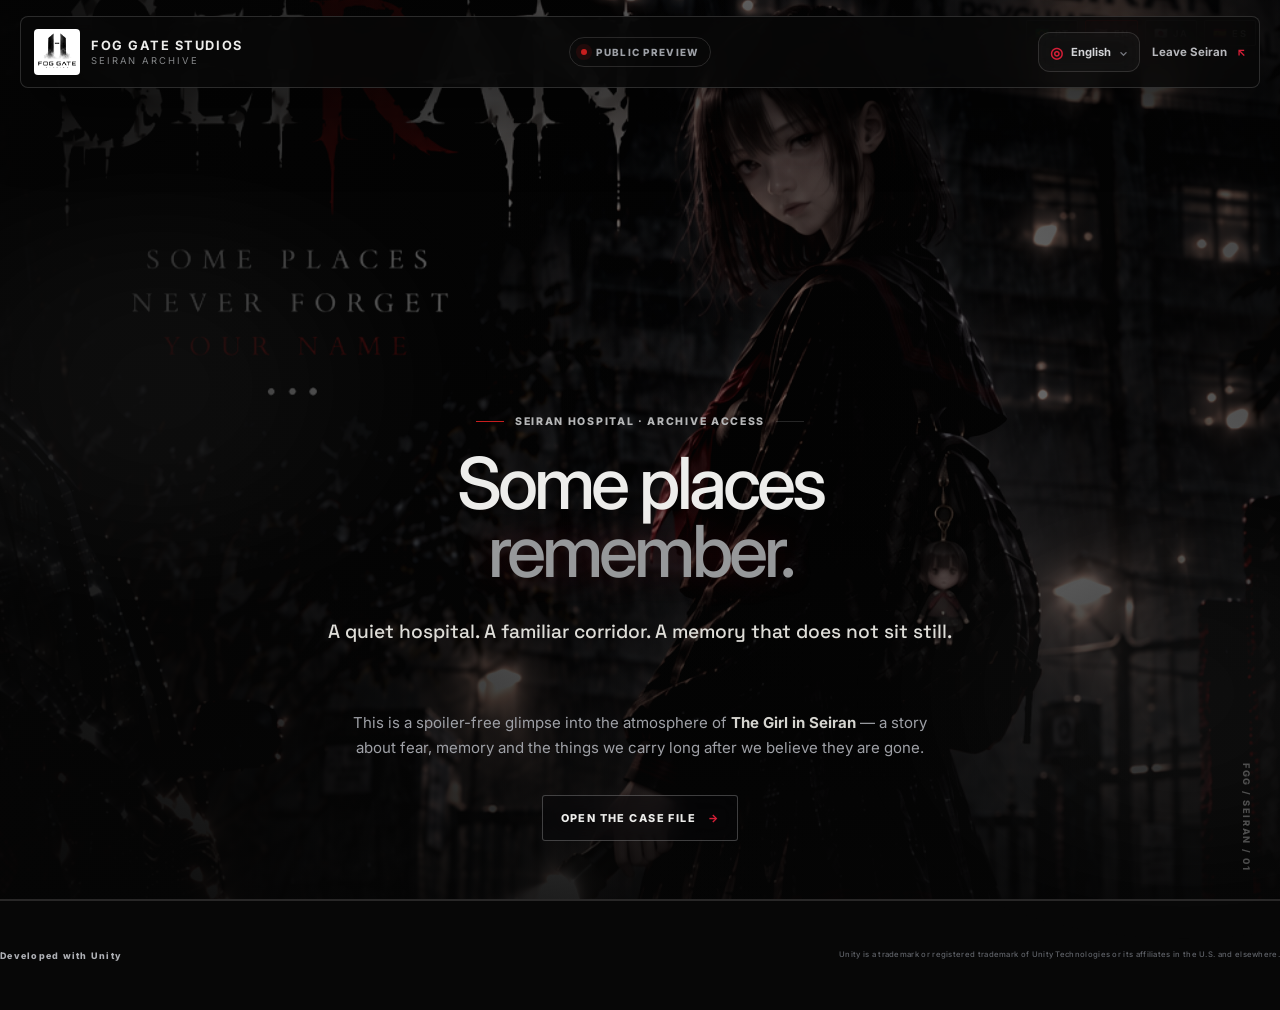
==== commit adab31f1: "content: add Unity development attribution" ====
--- a/seiran.html
+++ b/seiran.html
@@ -110,9 +110,14 @@
 
   </main>
 
+  <footer class="archive-footer">
+    <span class="unity-credit">Developed with Unity</span>
+    <span class="unity-attribution">Unity is a trademark or registered trademark of Unity Technologies or its affiliates in the U.S. and elsewhere.</span>
+  </footer>
+
   <div class="entry-curtain" aria-hidden="true"><div class="curtain-mark"><span>FOG GATE STUDIOS</span><strong>ENTERING SEIRAN</strong></div></div>
-  <script src="i18n-ja.js"></script>
-  <script src="i18n.js"></script>
+  <script src="i18n-ja.js?v=unity-credit"></script>
+  <script src="i18n.js?v=unity-credit"></script>
   <script src="site-language.js"></script>
   <script src="seiran.js"></script>
 </body>
--- a/seiran.css
+++ b/seiran.css
@@ -9,7 +9,7 @@
 .case-file{padding:132px 0}.case-heading{display:grid;grid-template-columns:.32fr 1fr;gap:48px;align-items:start;margin-bottom:68px}.case-heading h2{margin:0;max-width:820px;font:700 clamp(3rem,5.6vw,5.8rem)/.94 "Space Grotesk",sans-serif;letter-spacing:-.06em}.case-heading>div:last-child p{max-width:650px;margin:24px 0 0;color:var(--muted);line-height:1.78}.red-line{display:block;width:58px;height:1px;background:linear-gradient(90deg,var(--red),transparent)}
 .archive-grid{display:grid;grid-template-columns:repeat(3,1fr);gap:14px}.archive-card{position:relative;min-height:390px;padding:30px;display:flex;flex-direction:column;overflow:hidden;border:1px solid var(--line);border-radius:24px;background:linear-gradient(150deg,rgba(255,255,255,.035),rgba(255,255,255,.012));box-shadow:0 22px 70px rgba(0,0,0,.2);transition:.25s ease}.archive-card::after{content:"";position:absolute;right:-70px;bottom:-80px;width:190px;height:190px;border-radius:50%;background:radial-gradient(circle,var(--red-soft),transparent 68%)}.archive-card:hover{transform:translateY(-5px);border-color:rgba(255,255,255,.2);background:rgba(255,255,255,.032)}.card-label{display:flex;justify-content:space-between;gap:16px;color:#6f7278;font-size:.62rem;letter-spacing:.15em}.card-label b{font-weight:800}.archive-card h3{margin:72px 0 0;font:600 clamp(1.8rem,3vw,2.6rem) "Space Grotesk",sans-serif;letter-spacing:-.045em}.archive-card p{margin:16px 0 0;color:var(--muted);line-height:1.75}.card-signal{margin-top:auto;padding-top:28px;color:#777a80;font-size:.58rem;font-weight:800;letter-spacing:.12em}.card-signal i{display:inline-block;width:6px;height:6px;margin-right:8px;border-radius:50%;background:var(--red)}
 .threshold{padding:20px 0 132px}.threshold-panel{position:relative;min-height:540px;padding:clamp(38px,7vw,88px);display:flex;flex-direction:column;justify-content:flex-end;overflow:hidden;border:1px solid var(--line);border-radius:30px;background:radial-gradient(circle at 78% 20%,rgba(213,31,55,.17),transparent 28%),linear-gradient(145deg,#111319,#090b0f);box-shadow:var(--shadow)}.threshold-panel::before{content:"SEIRAN";position:absolute;right:-35px;top:-80px;color:rgba(255,255,255,.018);font:700 13rem "Space Grotesk",sans-serif;letter-spacing:-.08em}.threshold-panel blockquote{position:relative;z-index:1;max-width:850px;margin:0;font:600 clamp(2.6rem,5.2vw,5.4rem)/1.02 "Space Grotesk",sans-serif;letter-spacing:-.055em}.threshold-copy{position:relative;z-index:1;max-width:690px;margin:28px 0 0;color:var(--muted);line-height:1.8}.threshold-details{position:relative;z-index:1;display:flex;flex-wrap:wrap;gap:9px;margin-top:30px}.threshold-details span{padding:8px 11px;border:1px solid var(--line);border-radius:999px;color:#b4b6ba;font-size:.68rem}
-.final-door{border-top:1px solid var(--line);background:linear-gradient(180deg,rgba(255,255,255,.012),transparent)}.final-door-inner{min-height:520px;padding:100px 0;display:flex;align-items:flex-end;justify-content:space-between;gap:60px}.final-door h2{margin:0;max-width:780px;font:700 clamp(3rem,5.5vw,5.8rem)/.94 "Space Grotesk",sans-serif;letter-spacing:-.06em}.final-door p:last-child{max-width:650px;color:var(--muted);line-height:1.75}.final-actions{display:grid;gap:10px;min-width:280px}.primary-action,.quiet-action{display:flex;align-items:center;justify-content:space-between;gap:12px;padding:15px 17px;border-radius:14px;font-size:.78rem;font-weight:800}.primary-action{background:#f0eee8;color:#090a0c}.primary-action span{color:var(--red)}.quiet-action{border:1px solid var(--line);color:#b7b9bd}.archive-footer{min-height:110px;display:flex;align-items:center;justify-content:space-between;gap:24px;border-top:1px solid var(--line);color:#5f6268;font-size:.56rem;font-weight:800;letter-spacing:.14em}
+.final-door{border-top:1px solid var(--line);background:linear-gradient(180deg,rgba(255,255,255,.012),transparent)}.final-door-inner{min-height:520px;padding:100px 0;display:flex;align-items:flex-end;justify-content:space-between;gap:60px}.final-door h2{margin:0;max-width:780px;font:700 clamp(3rem,5.5vw,5.8rem)/.94 "Space Grotesk",sans-serif;letter-spacing:-.06em}.final-door p:last-child{max-width:650px;color:var(--muted);line-height:1.75}.final-actions{display:grid;gap:10px;min-width:280px}.primary-action,.quiet-action{display:flex;align-items:center;justify-content:space-between;gap:12px;padding:15px 17px;border-radius:14px;font-size:.78rem;font-weight:800}.primary-action{background:#f0eee8;color:#090a0c}.primary-action span{color:var(--red)}.quiet-action{border:1px solid var(--line);color:#b7b9bd}.archive-footer{min-height:110px;display:flex;align-items:center;justify-content:space-between;gap:24px;border-top:1px solid var(--line);color:#5f6268;font-size:.56rem;font-weight:800;letter-spacing:.14em}.unity-credit{color:#aeb0b5;white-space:nowrap}.unity-attribution{max-width:720px;text-align:right;color:#5f6268;font-size:.48rem;font-weight:500;letter-spacing:.04em;line-height:1.6}
 .entry-curtain{position:fixed;inset:0;z-index:1000;display:grid;place-items:center;background:#050608;transform:translateY(0);transition:transform 1.1s cubic-bezier(.76,0,.24,1);pointer-events:none}.entry-curtain.open{transform:translateY(-100%)}.curtain-mark{display:grid;gap:10px;text-align:center}.curtain-mark span{color:#72757b;font-size:.6rem;font-weight:800;letter-spacing:.22em}.curtain-mark strong{font:700 clamp(2rem,6vw,4.6rem) "Space Grotesk",sans-serif;letter-spacing:-.05em}.curtain-mark strong::after{content:"";display:block;width:0;height:1px;margin:18px auto 0;background:var(--red);animation:loadLine 1s ease forwards}@keyframes loadLine{to{width:120px}}
 .reveal{opacity:0;transform:translateY(24px);transition:opacity .85s ease,transform .85s cubic-bezier(.2,.7,.2,1)}.reveal.visible{opacity:1;transform:none}
 @media(max-width:900px){.archive-header{grid-template-columns:1fr auto}.archive-status{display:none}.hero-content h1{font-size:clamp(4.2rem,14vw,7rem)}.case-heading{grid-template-columns:1fr;gap:16px}.archive-grid{grid-template-columns:1fr}.archive-card{min-height:310px}.archive-card h3{margin-top:46px}.final-door-inner{align-items:flex-start;flex-direction:column}.final-actions{width:100%;min-width:0}.archive-footer{flex-wrap:wrap;padding:28px 0}}
--- a/FOG_GATE_DIRECTION_06.css
+++ b/FOG_GATE_DIRECTION_06.css
@@ -51,3 +51,66 @@
 #studio .section-heading h2{font-size:clamp(1.7rem,3vw,3.3rem)!important;max-width:720px!important}#studio .section-intro{font-size:1rem!important;max-width:620px!important}#studio .studio-statement p{font-size:clamp(1.3rem,2.2vw,2.2rem)!important}
 .vision-mark img,.footer-brand img{object-fit:contain!important;background:#fff!important;filter:none!important}.vision-mark img{width:180px!important;height:180px!important}.footer-brand img{width:42px!important;height:42px!important}
 #studio .section-heading{grid-template-columns:160px minmax(0,760px)!important;justify-content:center!important;gap:70px!important}#studio .section-heading>div:last-child{text-align:left!important}#studio .studio-layout{grid-template-columns:minmax(0,1fr) minmax(0,1fr)!important;gap:70px!important;align-items:stretch!important}#studio .principles{display:flex!important;flex-direction:column!important;justify-content:space-between!important}#studio .principles article{min-height:0!important;flex:1!important}#studio .studio-facts{grid-template-columns:repeat(4,minmax(0,1fr))!important;text-align:center!important}
+.direction-home .hero-atmosphere{background:url('assets/fog-gate-visual-direction-banner.png') center 68%/cover no-repeat!important;opacity:1!important;filter:none!important}.direction-home .hero-atmosphere::after{background:transparent!important}
+.language-mini button{display:inline-flex!important;align-items:center;gap:4px!important;font-size:.68rem!important}.language-mini button:first-letter{font-size:1rem}.language-mini button span{font-size:.58rem!important}
+.news-grid{display:grid;grid-template-columns:repeat(3,minmax(0,1fr));gap:14px}.news-card{min-height:300px;padding:28px;border:1px solid var(--line);background:rgba(255,255,255,.018);display:flex;flex-direction:column;transition:.25s ease}.news-card:hover{border-color:rgba(214,30,30,.72);background:rgba(214,30,30,.045);box-shadow:0 0 30px rgba(214,30,30,.16);transform:translateY(-4px)}.news-date{margin:0 0 42px;color:#8d9096;font-size:.62rem;font-weight:800;letter-spacing:.14em;line-height:1.5}.news-card h3{margin:0;font:600 clamp(1.25rem,2vw,1.8rem)/1.08 'Space Grotesk',sans-serif;letter-spacing:-.035em}.news-card>p:not(.news-date){margin:16px 0 0;color:var(--muted);line-height:1.7}.news-card .text-link{margin-top:auto}
+.upcoming-games{display:grid;grid-template-columns:repeat(2,minmax(0,1fr));gap:14px;margin-top:14px}.upcoming-card{position:relative;display:grid;grid-template-columns:52px 1fr auto;align-items:start;gap:18px;padding:24px;border:1px solid var(--line);background:rgba(255,255,255,.012);transition:.25s ease}.upcoming-card:hover{border-color:rgba(214,30,30,.72);box-shadow:0 0 30px rgba(214,30,30,.14);transform:translateY(-3px)}.upcoming-index{color:var(--signal);font:700 .8rem 'Space Grotesk',sans-serif;letter-spacing:.12em}.upcoming-card h3{margin:0;font:600 1.55rem 'Space Grotesk',sans-serif}.upcoming-card p:not(.game-kicker){margin:9px 0 0;color:var(--muted);line-height:1.55}.upcoming-status{color:#9b9da2;font-size:.58rem;font-weight:800;letter-spacing:.14em;white-space:nowrap}
+.vision-copy>p:not(.eyebrow){max-width:650px!important;margin:20px 0 0!important;color:var(--muted)!important;line-height:1.78!important}.vision-copy blockquote{margin-bottom:26px!important}
+.direction-nav-links a:hover,.language-mini button:hover,.button:hover,.text-link:hover{color:#fff!important;text-shadow:0 0 12px rgba(244,52,52,.75);filter:drop-shadow(0 0 7px rgba(214,30,30,.42))}.direction-nav-links a:hover:after{box-shadow:0 0 12px rgba(214,30,30,.9)}
+@media(max-width:760px){.news-grid,.upcoming-games{grid-template-columns:1fr}.upcoming-card{grid-template-columns:38px 1fr;gap:12px}.upcoming-status{grid-column:2;justify-self:start;margin-top:12px}.news-card{min-height:250px}#studio .section-heading{grid-template-columns:1fr!important;gap:24px!important}}
+.direction-home .section-heading h2{font-size:clamp(1.55rem,2.55vw,2.65rem)!important;line-height:1.08!important;letter-spacing:-.035em!important}.direction-home .game-content h3{font-size:clamp(2.35rem,4.1vw,4.25rem)!important;line-height:.94!important}.direction-home .vision-copy blockquote{font-size:clamp(1.8rem,3vw,3.25rem)!important;line-height:1.08!important}.direction-home .upcoming-card h3{font-size:clamp(1.2rem,1.8vw,1.55rem)!important}
+.direction-home .section-shell{width:min(calc(100% - clamp(48px,8vw,180px)),1800px)!important;max-width:1800px!important}.direction-home .direction-nav{padding-left:max(32px,calc((100% - 1800px)/2))!important;padding-right:max(32px,calc((100% - 1800px)/2))!important}.direction-home .section-heading{grid-template-columns:minmax(180px,.3fr) minmax(0,1fr)!important;justify-content:stretch!important;gap:clamp(48px,7vw,140px)!important}.direction-home #studio .section-heading h2,.direction-home #games .section-heading h2{max-width:920px!important}.direction-home .news-grid{gap:clamp(16px,2vw,30px)!important}.direction-home .game-showcase{grid-template-columns:minmax(420px,.85fr) minmax(0,1.15fr)!important}.direction-home .vision-panel{grid-template-columns:minmax(260px,.65fr) minmax(0,1.35fr)!important;gap:clamp(64px,9vw,180px)!important}
+@media(min-width:1900px){.direction-home .section-shell{width:min(calc(100% - 240px),2000px)!important;max-width:2000px!important}.direction-home .direction-nav{padding-left:max(40px,calc((100% - 2000px)/2))!important;padding-right:max(40px,calc((100% - 2000px)/2))!important}}
+
+/* Final editorial alignment pass: one calm left edge for copy and consistent card rhythm. */
+.direction-home .section-heading{align-items:start!important}
+.direction-home .section-heading>div:last-child{text-align:left!important}
+.direction-home .section-heading h2{max-width:760px!important;margin-left:0!important;margin-right:0!important}
+.direction-home .section-intro{max-width:760px!important;margin-left:0!important;margin-right:0!important}
+.direction-home .news-grid,.direction-home .upcoming-games{align-items:stretch!important}
+.direction-home .news-card,.direction-home .upcoming-card{height:100%!important;box-sizing:border-box!important}
+.direction-home .news-card .text-link{margin-top:auto!important}
+.direction-home .game-content{align-items:flex-start!important}
+.direction-home .game-content .game-meta{justify-content:flex-start!important}
+.direction-home .vision-copy{align-self:center!important}
+.direction-home .vision-copy>p:not(.eyebrow),.direction-home .vision-copy blockquote{margin-left:0!important;margin-right:0!important}
+@media(max-width:760px){.direction-home .section-heading>div:last-child{text-align:left!important}.direction-home .section-heading h2,.direction-home .section-intro{max-width:100%!important}.direction-home .vision-copy{align-self:start!important}}
+
+/* Compact game showcase: quiet hierarchy, no project-name labels, stronger impact lines. */
+.direction-home .game-showcase{max-width:1280px!important;margin-left:auto!important;margin-right:auto!important}
+.direction-home .game-art{min-height:460px!important}
+.direction-home .game-content{padding:44px!important}
+.direction-home .game-content .game-tagline{max-width:520px!important;font-size:clamp(1.35rem,2.2vw,2.25rem)!important}
+.direction-home .upcoming-games{max-width:1280px!important;margin-left:auto!important;margin-right:auto!important;gap:12px!important}
+.direction-home .upcoming-card{padding:20px 22px!important;grid-template-columns:42px 1fr auto!important;min-height:102px!important;align-items:center!important}
+.direction-home .upcoming-card h3,.direction-home .upcoming-card .game-kicker{display:none!important}
+.direction-home .upcoming-card p:not(.game-kicker){margin:0!important;max-width:520px!important;font-size:.92rem!important;line-height:1.5!important}
+.direction-home .upcoming-status{font-size:.62rem!important;color:#d6d7d8!important}
+@media(max-width:760px){.direction-home .game-content{padding:32px 24px!important}.direction-home .game-art{min-height:360px!important}.direction-home .upcoming-card{grid-template-columns:34px 1fr!important}.direction-home .upcoming-status{grid-column:2!important;justify-self:start!important;margin-top:12px!important}}
+
+/* Lock every section intro to the same editorial left edge. */
+body.direction-home .section-heading>div:last-child{display:flex!important;flex-direction:column!important;align-items:flex-start!important;text-align:left!important}
+body.direction-home .section-heading h2,body.direction-home .section-heading .section-intro{width:100%!important;text-align:left!important;margin-left:0!important;margin-right:0!important}
+body.direction-home .section-heading .section-intro{max-width:760px!important}
+
+/* Center the featured game copy for a calmer, more balanced showcase. */
+body.direction-home .game-content{align-items:center!important;text-align:center!important}
+body.direction-home .game-content .game-kicker,
+body.direction-home .game-content .game-tagline,
+body.direction-home .game-content .game-description{margin-left:auto!important;margin-right:auto!important}
+body.direction-home .game-content .game-description{max-width:620px!important}
+body.direction-home .game-content .game-meta{justify-content:center!important}
+body.direction-home .game-content .text-link{margin-left:auto!important;margin-right:auto!important}
+
+/* Shared section grid: 01, 02 and 03 use the same marker and copy columns. */
+body.direction-home #studio .section-heading,body.direction-home #games .section-heading{grid-template-columns:minmax(180px,.3fr) minmax(0,1fr)!important;justify-content:stretch!important;gap:clamp(48px,7vw,140px)!important}
+body.direction-home .vision-panel{grid-template-columns:minmax(180px,.3fr) minmax(0,1fr)!important;gap:clamp(48px,7vw,140px)!important}
+@media(max-width:760px){body.direction-home #studio .section-heading,body.direction-home #games .section-heading,body.direction-home .vision-panel{grid-template-columns:1fr!important;gap:24px!important}}
+
+/* Official approved masthead: preserve the complete horizontal artwork. */
+body.direction-home .hero-wrap{height:clamp(220px,20vw,320px)!important;min-height:220px!important;background:#fff!important}
+body.direction-home .hero{height:100%!important;min-height:0!important;padding:0!important;background:transparent!important}
+body.direction-home .hero-atmosphere{background:#fff url('assets/fog-gate-official-website-banner.png') center/contain no-repeat!important;opacity:1!important;filter:none!important}
+body.direction-home .hero-atmosphere::after{display:none!important;background:none!important}
+body.direction-home .language-mini button{background:rgba(10,10,10,.88)!important;color:#fff!important}
+@media(max-width:760px){body.direction-home .hero-wrap{height:180px!important;min-height:180px!important}.direction-home .language-mini{top:12px!important;right:12px!important}.direction-home .language-mini button{padding:4px 6px!important}}
